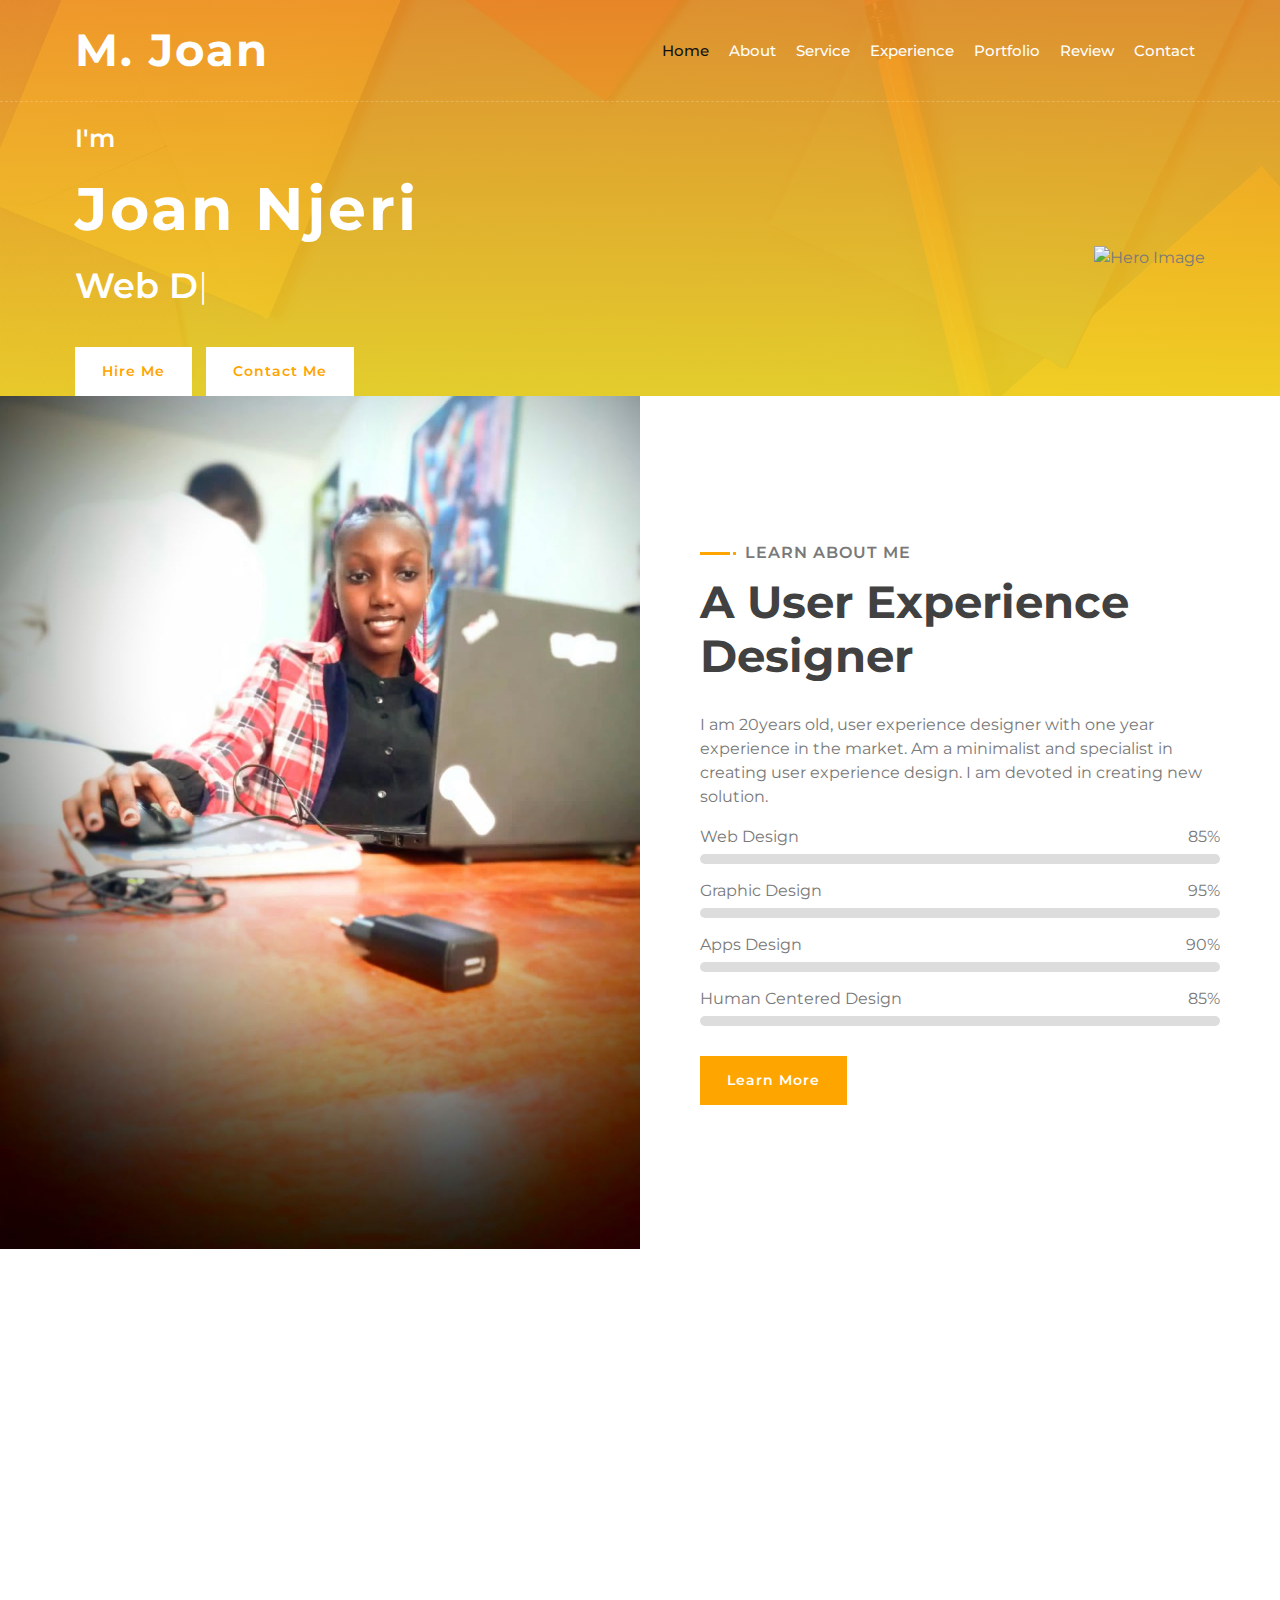
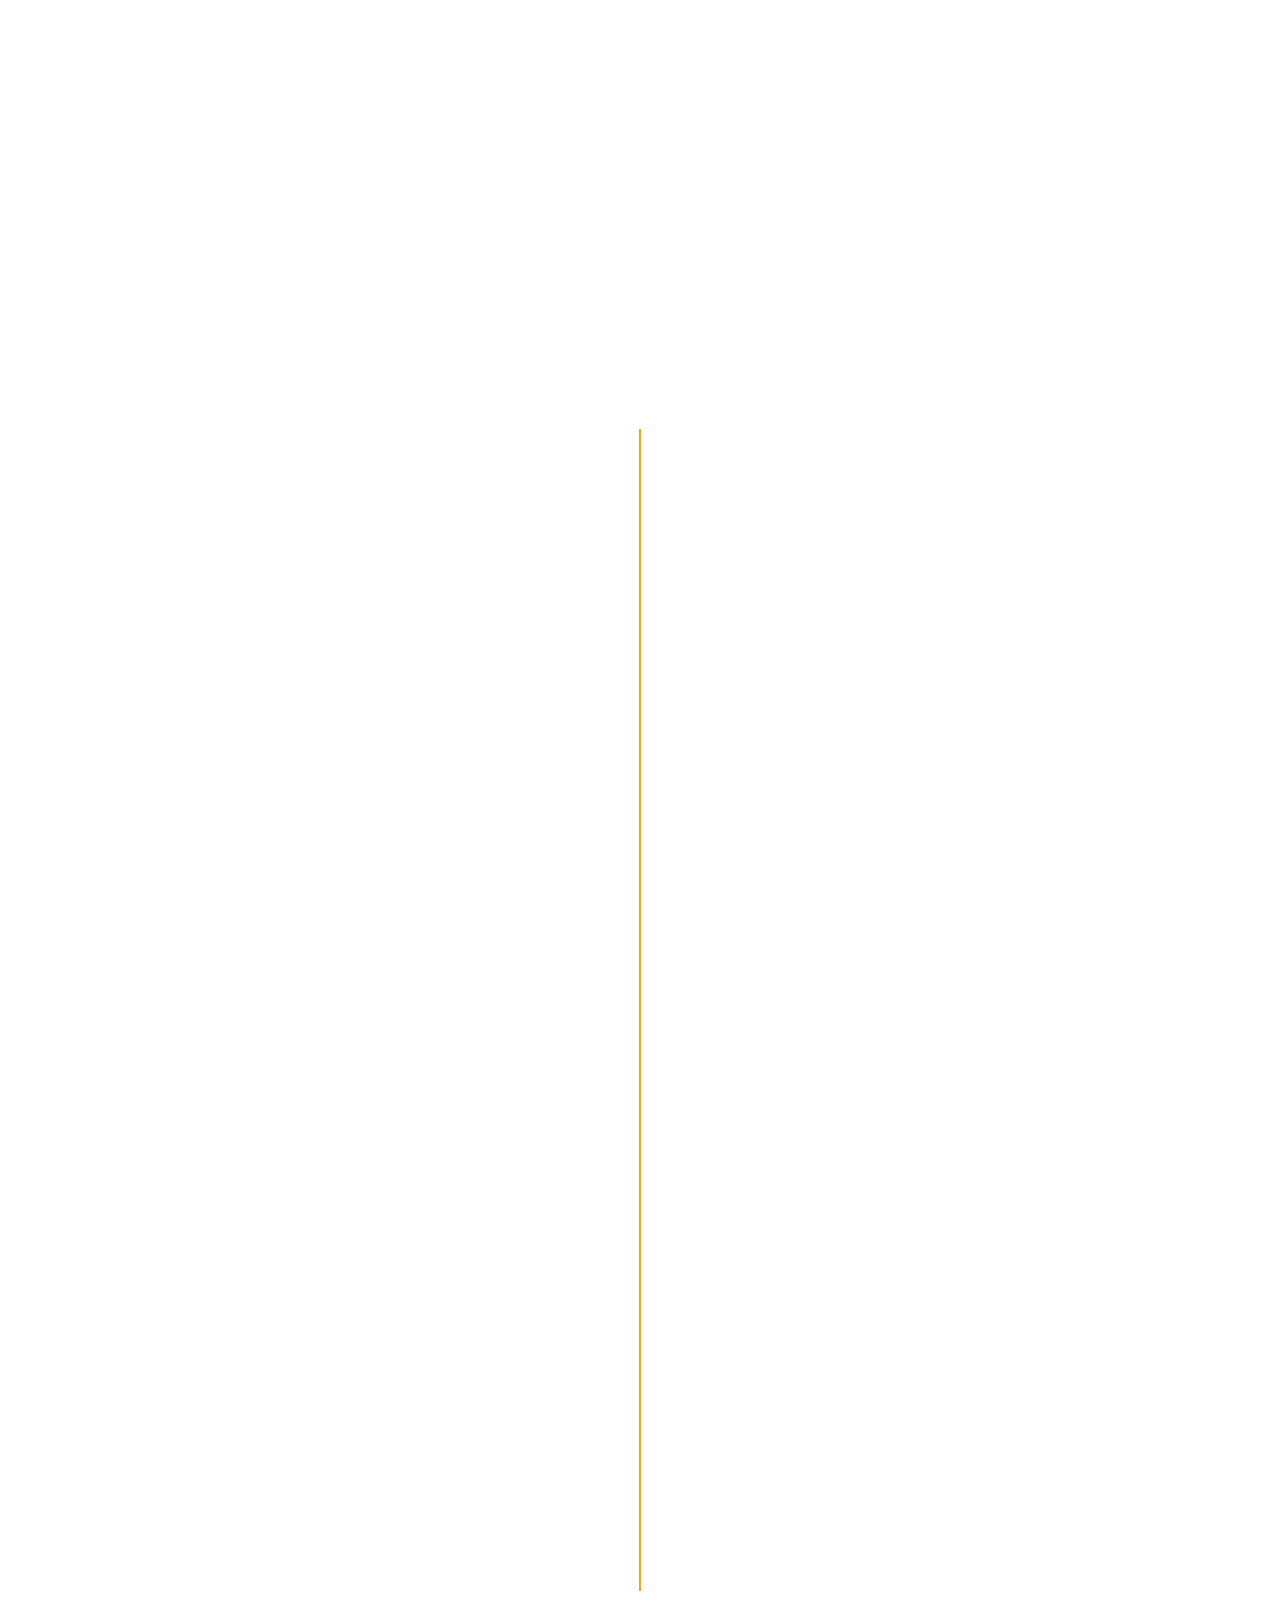
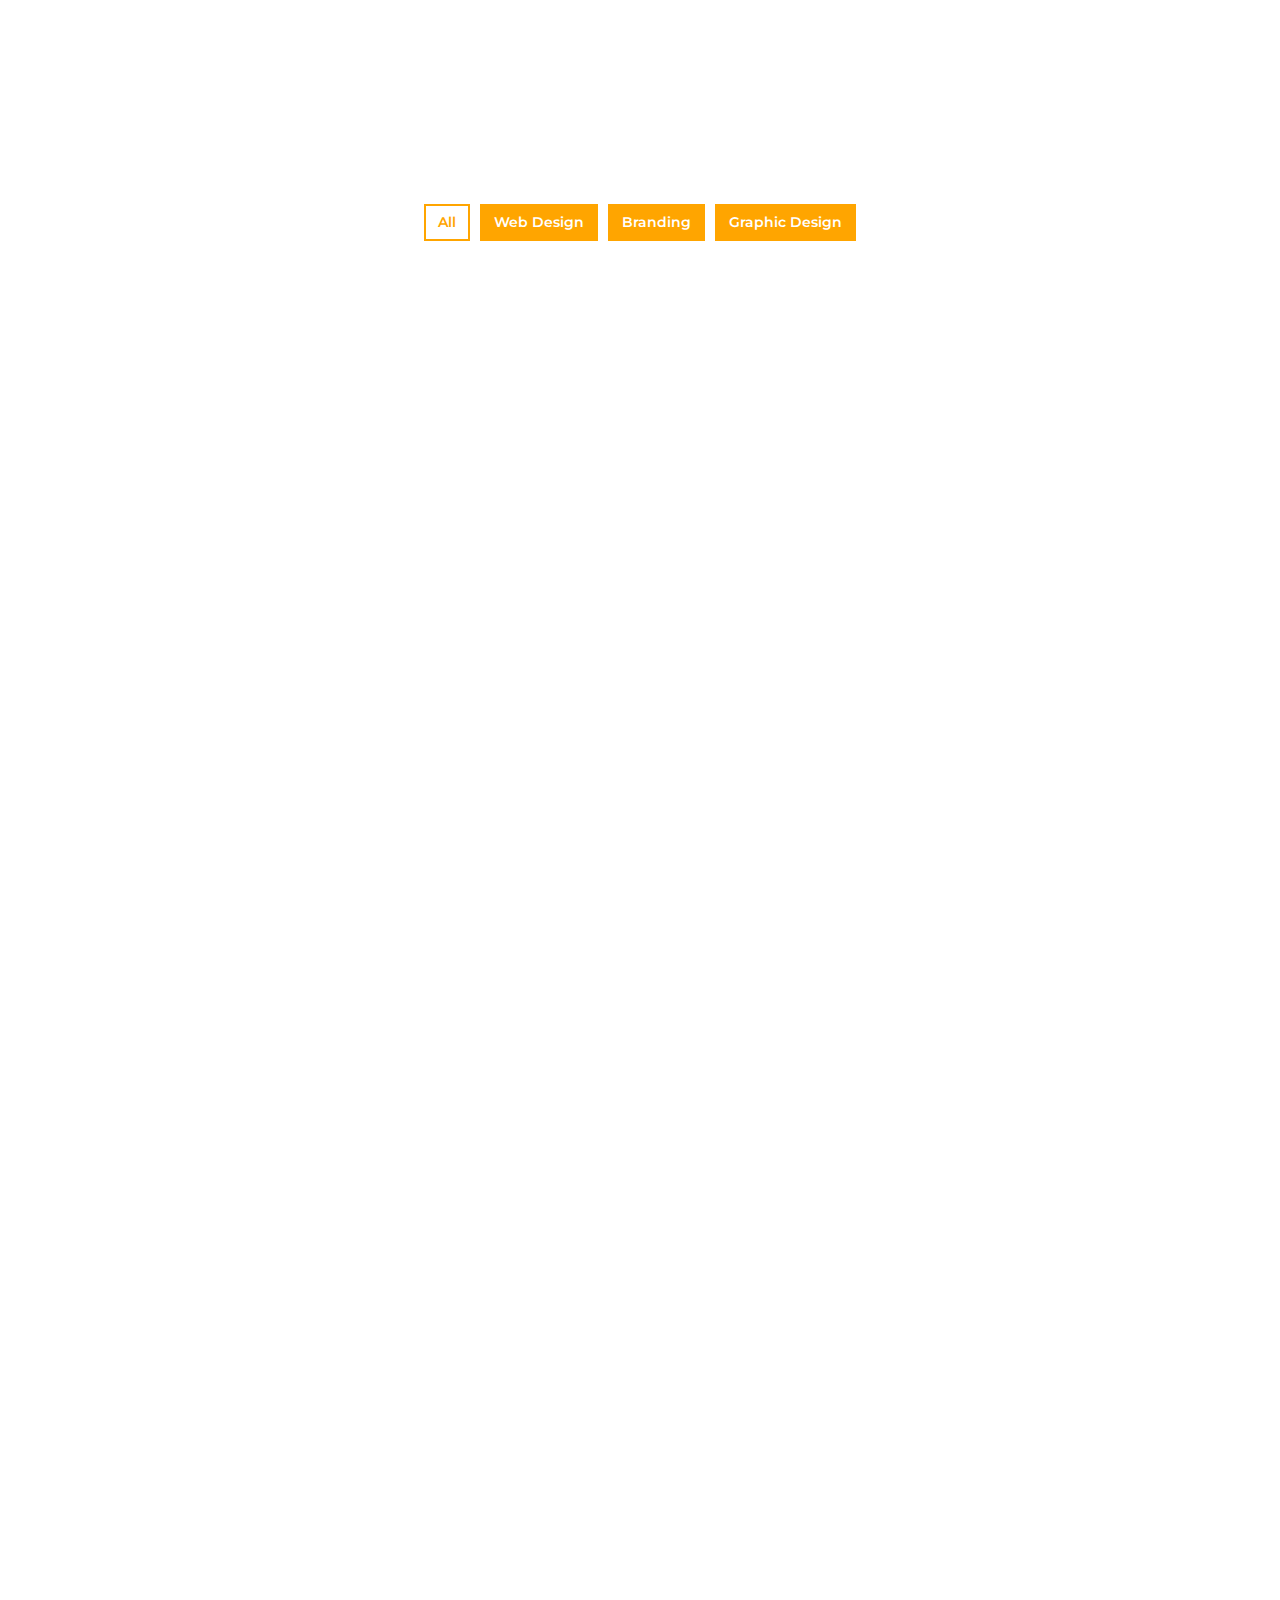
==== index.html @ 95bdecf6 "ok" ====
<!DOCTYPE html>
<html lang="en">
  <head>
    <meta charset="utf-8" />
    <title>Joan Njeri</title>
    <meta content="width=device-width, initial-scale=1.0" name="viewport" />
    <meta content="Free Website Template" name="keywords" />
    <meta content="Free Website Template" name="description" />

    <!-- Favicon -->
    <link href="img/favicon.ico" rel="icon" />

    <!-- Google Font -->
    <link
      href="https://fonts.googleapis.com/css2?family=Montserrat:wght@300;400;500;600;700&display=swap"
      rel="stylesheet"
    />

    <!-- CSS Libraries -->
    <link
      href="https://stackpath.bootstrapcdn.com/bootstrap/4.4.1/css/bootstrap.min.css"
      rel="stylesheet"
    />
    <link
      href="https://cdnjs.cloudflare.com/ajax/libs/font-awesome/5.10.0/css/all.min.css"
      rel="stylesheet"
    />
    <link href="lib/animate/animate.min.css" rel="stylesheet" />
    <link href="lib/owlcarousel/assets/owl.carousel.min.css" rel="stylesheet" />
    <link href="lib/lightbox/css/lightbox.min.css" rel="stylesheet" />

    <!-- Template Stylesheet -->
    <link href="css/style.css" rel="stylesheet" />
  </head>

  <body data-spy="scroll" data-target=".navbar" data-offset="51">
    <!-- Nav Bar Start -->
    <div class="navbar navbar-expand-lg bg-light navbar-light">
      <div class="container-fluid">
        <a href="index.html" class="navbar-brand">M. Joan</a>
        <button
          type="button"
          class="navbar-toggler"
          data-toggle="collapse"
          data-target="#navbarCollapse"
        >
          <span class="navbar-toggler-icon"></span>
        </button>

        <div
          class="collapse navbar-collapse justify-content-between"
          id="navbarCollapse"
        >
          <div class="navbar-nav ml-auto">
            <a href="#home" class="nav-item nav-link active">Home</a>
            <a href="#about" class="nav-item nav-link">About</a>
            <a href="#service" class="nav-item nav-link">Service</a>
            <a href="#experience" class="nav-item nav-link">Experience</a>
            <a href="#portfolio" class="nav-item nav-link">Portfolio</a>
            <a href="#review" class="nav-item nav-link">Review</a>
            <a href="#contact" class="nav-item nav-link">Contact</a>
          </div>
        </div>
      </div>
    </div>
    <!-- Nav Bar End -->

    <!-- Hero Start -->
    <div class="hero" id="home">
      <div class="container-fluid">
        <div class="row align-items-center">
          <div class="col-sm-12 col-md-6">
            <div class="hero-content">
              <div class="hero-text">
                <p>I'm</p>
                <h1>Joan Njeri</h1>
                <h2></h2>
                <div class="typed-text">
                  Web Designer, Graphic Designer, Multidisciplinary Designer,
                  Apps Designer
                </div>
              </div>
              <div class="hero-btn">
                <a class="btn" href="">Hire Me</a>
                <a class="btn" href="">Contact Me</a>
              </div>
            </div>
          </div>
          <div class="col-sm-12 col-md-6 d-none d-md-block">
            <div class="hero-image">
              <img
                src="https://www.pngarts.com/files/4/Thinking-Woman-PNG-Photo.png"
                alt="Hero Image"
              />
            </div>
          </div>
        </div>
      </div>
    </div>
    <!-- Hero End -->

    <!-- About Start -->
    <div class="about wow fadeInUp" data-wow-delay="0.1s" id="about">
      <div class="container-fluid">
        <div class="row align-items-center">
          <div class="col-lg-6">
            <div class="about-img">
              <img src="img/IMG-20230603-WA0006.jpg" alt="Image" />
            </div>
          </div>
          <div class="col-lg-6">
            <div class="about-content">
              <div class="section-header text-left">
                <p>Learn About Me</p>
                <h2>A User Experience Designer</h2>
              </div>
              <div class="about-text">
                <p>
                  I am 20years old, user experience designer with one year
                  experience in the market. Am a minimalist and specialist in
                  creating user experience design. I am devoted in creating new
                  solution.
                </p>
              </div>
              <div class="skills">
                <div class="skill-name">
                  <p>Web Design</p>
                  <p>85%</p>
                </div>
                <div class="progress">
                  <div
                    class="progress-bar"
                    role="progressbar"
                    aria-valuenow="85"
                    aria-valuemin="0"
                    aria-valuemax="100"
                  ></div>
                </div>
                <div class="skill-name">
                  <p>Graphic Design</p>
                  <p>95%</p>
                </div>
                <div class="progress">
                  <div
                    class="progress-bar"
                    role="progressbar"
                    aria-valuenow="95"
                    aria-valuemin="0"
                    aria-valuemax="100"
                  ></div>
                </div>
                <div class="skill-name">
                  <p>Apps Design</p>
                  <p>90%</p>
                </div>
                <div class="progress">
                  <div
                    class="progress-bar"
                    role="progressbar"
                    aria-valuenow="90"
                    aria-valuemin="0"
                    aria-valuemax="100"
                  ></div>
                </div>
                <div class="skill-name">
                  <p>Human Centered Design</p>
                  <p>85%</p>
                </div>
                <div class="progress">
                  <div
                    class="progress-bar"
                    role="progressbar"
                    aria-valuenow="85"
                    aria-valuemin="0"
                    aria-valuemax="100"
                  ></div>
                </div>
              </div>
              <a class="btn" href="">Learn More</a>
            </div>
          </div>
        </div>
      </div>
    </div>
    <!-- About End -->

    <!-- Service Start -->
    <div class="service" id="service">
      <div class="container">
        <div
          class="section-header text-center wow zoomIn"
          data-wow-delay="0.1s"
        >
          <p>What I do</p>
          <h2>Awesome Quality Services</h2>
        </div>
        <div class="row">
          <div class="col-lg-6 wow fadeInUp" data-wow-delay="0.0s">
            <div class="service-item">
              <div class="service-icon">
                <i class="fa fa-laptop"></i>
              </div>
              <div class="service-text">
                <h3>Digital Design</h3>
                <p>
                  Designing graphics and assets for digital platforms, including websites, social media posts, banners, infographics, and email newsletters.
                </p>
              </div>
            </div>
          </div>
          <div class="col-lg-6 wow fadeInUp" data-wow-delay="0.2s">
            <div class="service-item">
              <div class="service-icon">
                <i class="fa fa-laptop-code"></i>
              </div>
              <div class="service-text">
                <h3>Brand Identity Design</h3>
                <p>
                  I specialize in creating impactful brand identities that capture the essence of your business and resonate with your target audience
                </p>
              </div>
            </div>
          </div>
          <div class="col-lg-6 wow fadeInUp" data-wow-delay="0.4s">
            <div class="service-item">
              <div class="service-icon">
                <i class="fab fa-android"></i>
              </div>
              <div class="service-text">
                <h3>User Interface (UI) Design</h3>
                <p>
                  I provide UI design services that blend aesthetics with usability, ensuring a visually pleasing and engaging user interface that aligns with your brand identity.
                </p>
              </div>
            </div>
          </div>
          <div class="col-lg-6 wow fadeInUp" data-wow-delay="0.6s">
            <div class="service-item">
              <div class="service-icon">
                <i class="fab fa-apple"></i>
              </div>
              <div class="service-text">
                <h3>Illustration</h3>
                <p>
                 I provide high-quality illustrations tailored to your needs, adding a touch of creativity and uniqueness to your visual communication.
                </p>
              </div>
            </div>
          </div>
        </div>
      </div>
    </div>
    <!-- Service End -->

    <!-- Experience Start -->
    <div class="experience" id="experience">
      <div class="container">
        <header
          class="section-header text-center wow zoomIn"
          data-wow-delay="0.1s"
        >
          <p>My Resume</p>
          <h2>Working Experience</h2>
        </header>
        <div class="timeline">
          <div class="timeline-item left wow slideInLeft" data-wow-delay="0.1s">
            <div class="timeline-text">
              <div class="timeline-date">2022 - 2023</div>
              <h2>Branding</h2>
              <h4>Nairobits Trust</h4>
              <p>
                Lorem ipsum dolor sit amet elit. Aliquam odio dolor, id luctus
                erat sagittis non. Ut blandit semper pretium.
              </p>
            </div>
          </div>
          <div
            class="timeline-item right wow slideInRight"
            data-wow-delay="0.1s"
          >
            <div class="timeline-text">
              <div class="timeline-date">2022 - 2023</div>
              <h2>Web Design</h2>
              <h4>Nairobits Trust</h4>
              <p>
                Lorem ipsum dolor sit amet elit. Aliquam odio dolor, id luctus
                erat sagittis non. Ut blandit semper pretium.
              </p>
            </div>
          </div>
          <div class="timeline-item left wow slideInLeft" data-wow-delay="0.1s">
            <div class="timeline-text">
              <div class="timeline-date">2022 - 2023</div>
              <h2>Web design</h2>
              <h4>Nairobits Trust</h4>
              <p>
                Lorem ipsum dolor sit amet elit. Aliquam odio dolor, id luctus
                erat sagittis non. Ut blandit semper pretium.
              </p>
            </div>
          </div>
          <div
            class="timeline-item right wow slideInRight"
            data-wow-delay="0.1s"
          >
            <div class="timeline-text">
              <div class="timeline-date">2022 - 2023</div>
              <h2>graphic Design</h2>
              <h4>Nairobits Trust</h4>
              <p>
                Lorem ipsum dolor sit amet elit. Aliquam odio dolor, id luctus
                erat sagittis non. Ut blandit semper pretium.
              </p>
            </div>
          </div>
          <div class="timeline-item left wow slideInLeft" data-wow-delay="0.1s">
            <div class="timeline-text">
              <div class="timeline-date">2022 - 2023</div>
              <h2>Web Design</h2>
              <h4>Nairobits Trust</h4>
              <p>
                Lorem ipsum dolor sit amet elit. Aliquam odio dolor, id luctus
                erat sagittis non. Ut blandit semper pretium.
              </p>
            </div>
          </div>
          <div
            class="timeline-item right wow slideInRight"
            data-wow-delay="0.1s"
          >
            <div class="timeline-text">
              <div class="timeline-date">2022 - 2023</div>
              <h2>Branding</h2>
              <h4>Nairobits Trust</h4>
              <p>
                Lorem ipsum dolor sit amet elit. Aliquam odio dolor, id luctus
                erat sagittis non. Ut blandit semper pretium.
              </p>
            </div>
          </div>
        </div>
      </div>
    </div>
    <!-- Job Experience End -->

    <!-- Portfolio Start -->
    <div class="portfolio" id="portfolio">
      <div class="container">
        <div
          class="section-header text-center wow zoomIn"
          data-wow-delay="0.1s"
        >
          <p>My Portfolio</p>
          <h2>My Excellent Portfolio</h2>
        </div>
        <div class="row">
          <div class="col-12">
            <ul id="portfolio-filter">
              <li data-filter="*" class="filter-active">All</li>
              <li data-filter=".filter-1">Web Design</li>
              <li data-filter=".filter-2">Branding</li>
              <li data-filter=".filter-3">Graphic Design</li>
            </ul>
          </div>
        </div>
        <div class="row portfolio-container">
          <div
            class="col-lg-4 col-md-6 col-sm-12 portfolio-item filter-1 wow fadeInUp"
            data-wow-delay="0.0s"
          >
            <div class="portfolio-wrap">
              <div class="portfolio-img">
                <img src="/img/burger land website.png" alt="Image" />
              </div>
              <div class="portfolio-text">
                <h3>eCommerce Website</h3>
                <a
                  class="btn"
                  href="/img/burger land website.png"
                  data-lightbox="portfolio"
                  >+</a
                >
              </div>
            </div>
          </div>
          <div
            class="col-lg-4 col-md-6 col-sm-12 portfolio-item filter-2 wow fadeInUp"
            data-wow-delay="0.2s"
          >
            <div class="portfolio-wrap">
              <div class="portfolio-img">
                <img src="/img/foodie website home page.png" alt="Image" />
              </div>
              <div class="portfolio-text">
                <h3>Product Landing Page</h3>
                <a
                  class="btn"
                  href="/img/foodie website home page.png"
                  data-lightbox="portfolio"
                  >+</a
                >
              </div>
            </div>
          </div>
          <div
            class="col-lg-4 col-md-6 col-sm-12 portfolio-item filter-3 wow fadeInUp"
            data-wow-delay="0.4s"
          >
            <div class="portfolio-wrap">
              <div class="portfolio-img">
                <img src="/img/ECO LOGO  MOCKUP - Copy.jpg" alt="Image" />
              </div>
              <div class="portfolio-text">
                <h3>Branding</h3>
                <a
                  class="btn"
                  href="/img/ECO LOGO  MOCKUP - Copy.jpg"
                  data-lightbox="portfolio"
                  >+</a
                >
              </div>
            </div>
          </div>
          <div
            class="col-lg-4 col-md-6 col-sm-12 portfolio-item filter-1 wow fadeInUp"
            data-wow-delay="0.6s"
          >
            <div class="portfolio-wrap">
              <div class="portfolio-img">
                <img src="/img/black woman heritage-01.jpg" alt="Image" />
              </div>
              <div class="portfolio-text">
                <h3>Graphic Design</h3>
                <a
                  class="btn"
                  href="/img/black woman heritage-01.jpg"
                  data-lightbox="portfolio"
                  >+</a
                >
              </div>
            </div>
          </div>
          <div
            class="col-lg-4 col-md-6 col-sm-12 portfolio-item filter-2 wow fadeInUp"
            data-wow-delay="0.8s"
          >
            <div class="portfolio-wrap">
              <div class="portfolio-img">
                <img src="/img/Copy of MOCKUP FLYER - Copy.jpg" alt="Image" />
              </div>
              <div class="portfolio-text">
                <h3>Graphic Design</h3>
                <a
                  class="btn"
                  href="/img/Copy of MOCKUP FLYER - Copy.jpg"
                  data-lightbox="portfolio"
                  >+</a
                >
              </div>
            </div>
          </div>
          <div
            class="col-lg-4 col-md-6 col-sm-12 portfolio-item filter-3 wow fadeInUp"
            data-wow-delay="1s"
          >
            <div class="portfolio-wrap">
              <div class="portfolio-img">
                <img src="/img/bs mockup 2.png" alt="Image" />
              </div>
              <div class="portfolio-text">
                <h3>Posters</h3>
                <a
                  class="btn"
                  href="/img/bs mockup 2.png"
                  data-lightbox="portfolio"
                  >+</a
                >
              </div>
            </div>
          </div>
        </div>
      </div>
    </div>
    <!-- Portfolio End -->

    <!-- Testimonial Start -->
    <div class="testimonial wow fadeInUp" data-wow-delay="0.1s" id="review">
      <div class="container">
        <div class="testimonial-icon">
          <i class="fa fa-quote-left"></i>
        </div>
        <div class="owl-carousel testimonials-carousel">
          <div class="testimonial-item">
            <div class="testimonial-img">
              <img src="/img/IMG_3040.JPG" alt="Image" />
            </div>
            <div class="testimonial-text">
              <p>
                Lorem ipsum dolor sit amet consec adipis elit. Etiam accums
                lacus eget velit tincid, quis suscip justo dictum. Lorem ipsum
                dolor sit amet consec adipis elit.
              </p>
              <h3>Tiffany Wambui</h3>
              <h4>Physiologist</h4>
            </div>
          </div>
          <div class="testimonial-item">
            <div class="testimonial-img">
              <img src="/img/IMG_3036.JPG" alt="Image" />
            </div>
            <div class="testimonial-text">
              <p>
                Lorem ipsum dolor sit amet consec adipis elit. Etiam accums
                lacus eget velit tincid, quis suscip justo dictum. Lorem ipsum
                dolor sit amet consec adipis elit.
              </p>
              <h3>Lynet Njeri</h3>
              <h4>Acturee</h4>
            </div>
          </div>
          <div class="testimonial-item">
            <div class="testimonial-img">
              <img src="/img/Ashivaka Jumba.png" alt="Image" />
            </div>
            <div class="testimonial-text">
              <p>
                Lorem ipsum dolor sit amet consec adipis elit. Etiam accums
                lacus eget velit tincid, quis suscip justo dictum. Lorem ipsum
                dolor sit amet consec adipis elit.
              </p>
              <h3>Ashivaka John</h3>
              <h4>Developer</h4>
            </div>
          </div>
        </div>
      </div>
    </div>
    <!-- Testimonial End -->

    <!-- Contact Start -->
    <div class="contact wow fadeInUp" data-wow-delay="0.1s" id="contact">
      <div class="container-fluid">
        <div class="container">
          <div class="row align-items-center">
            <div class="col-md-4"></div>
            <div class="col-md-8">
              <div class="contact-form">
                <div id="success"></div>
                <form
                  name="sentMessage"
                  id="contactForm"
                  novalidate="novalidate"
                >
                  <div class="control-group">
                    <input
                      type="text"
                      class="form-control"
                      id="name"
                      placeholder="Your Name"
                      required="required"
                      data-validation-required-message="Please enter your name"
                    />
                    <p class="help-block"></p>
                  </div>
                  <div class="control-group">
                    <input
                      type="email"
                      class="form-control"
                      id="email"
                      placeholder="Your Email"
                      required="required"
                      data-validation-required-message="Please enter your email"
                    />
                    <p class="help-block"></p>
                  </div>
                  <div class="control-group">
                    <input
                      type="text"
                      class="form-control"
                      id="subject"
                      placeholder="Subject"
                      required="required"
                      data-validation-required-message="Please enter a subject"
                    />
                    <p class="help-block"></p>
                  </div>
                  <div class="control-group">
                    <textarea
                      class="form-control"
                      id="message"
                      placeholder="Message"
                      required="required"
                      data-validation-required-message="Please enter your message"
                    ></textarea>
                    <p class="help-block"></p>
                  </div>
                  <div>
                    <button class="btn" type="submit" id="sendMessageButton">
                      Send Message
                    </button>
                  </div>
                </form>
              </div>
            </div>
          </div>
        </div>
      </div>
    </div>
    <!-- Contact End -->

    <!-- Footer Start -->
    <div class="footer wow fadeIn" data-wow-delay="0.3s">
      <div class="container-fluid">
        <div class="container">
          <div class="footer-info">
            <h2>Joan M. Njeri</h2>
            <h3>Nairobi Kenya</h3>
            <div class="footer-menu">
              <p>(+254) 794 841 083</p>
              <p>joanmwangi2483@gmail.com</p>
            </div>
            <div class="footer-social">
              <a href=""><i class="fab fa-twitter"></i></a>
              <a href=""><i class="fab fa-facebook-f"></i></a>
              <a href=""><i class="fab fa-youtube"></i></a>
              <a href=""><i class="fab fa-instagram"></i></a>
              <a href=""><i class="fab fa-linkedin-in"></i></a>
            </div>
          </div>
        </div>
        <div class="container copyright">
          <p>&copy; <a href="#">JoanNjeri</a>, All Right Reserved</p>
        </div>
      </div>
    </div>
    <!-- Footer End -->

    <!-- Back to top button -->
    <a href="#" class="btn back-to-top"><i class="fa fa-chevron-up"></i></a>

    <!-- Pre Loader -->
    <div id="loader" class="show">
      <div class="loader"></div>
    </div>

    <!-- JavaScript Libraries -->
    <script src="https://code.jquery.com/jquery-3.4.1.min.js"></script>
    <script src="https://stackpath.bootstrapcdn.com/bootstrap/4.4.1/js/bootstrap.bundle.min.js"></script>
    <script src="lib/easing/easing.min.js"></script>
    <script src="lib/wow/wow.min.js"></script>
    <script src="lib/waypoints/waypoints.min.js"></script>
    <script src="lib/typed/typed.min.js"></script>
    <script src="lib/owlcarousel/owl.carousel.min.js"></script>
    <script src="lib/isotope/isotope.pkgd.min.js"></script>
    <script src="lib/lightbox/js/lightbox.min.js"></script>

    <!-- Contact Javascript File -->
    <script src="mail/jqBootstrapValidation.min.js"></script>
    <script src="mail/contact.js"></script>

    <!-- Template Javascript -->
    <script src="js/main.js"></script>
  </body>
</html>
---- css/style.css ----
/*******************************/
/********* General CSS *********/
/*******************************/
body {
  color: #797979;
  background: #ffffff;
  font-family: "Montserrat", sans-serif;
}

h1,
h2,
h3,
h4,
h5,
h6 {
  color: #414141;
}

a {
  color: #313131;
  transition: 0.3s;
}

a:hover,
a:active,
a:focus {
  color: orange;
  outline: none;
  text-decoration: none;
}

.btn:focus,
.form-control:focus {
  box-shadow: none;
}

.container-fluid {
  max-width: 1366px;
}

.btn {
  padding: 12px 25px;
  font-size: 14px;
  font-weight: 600;
  letter-spacing: 1px;
  color: #ffffff;
  background: orange;
  border: 2px solid transparent;
  border-radius: 0;
  box-shadow: inset 0 0 0 50px orange;
  transition: ease-out 0.3s;
  -webkit-transition: ease-out 0.3s;
  -moz-transition: ease-out 0.3s;
}

.btn:hover {
  color: orange;
  background: transparent;
  box-shadow: inset 0 0 0 0 orange;
  border-color: orange;
}

#loader {
  position: fixed;
  top: 0;
  right: 0;
  bottom: 0;
  left: 0;
  display: flex;
  align-items: center;
  justify-content: center;
  background: #ffffff;
  opacity: 0;
  visibility: hidden;
  -webkit-transition: opacity 0.3s ease-out, visibility 0s linear 0.3s;
  -o-transition: opacity 0.3s ease-out, visibility 0s linear 0.3s;
  transition: opacity 0.3s ease-out, visibility 0s linear 0.3s;
  z-index: 999;
}

#loader.show {
  -webkit-transition: opacity 0.6s ease-out, visibility 0s linear 0s;
  -o-transition: opacity 0.6s ease-out, visibility 0s linear 0s;
  transition: opacity 0.6s ease-out, visibility 0s linear 0s;
  visibility: visible;
  opacity: 1;
}

#loader .loader {
  position: relative;
  width: 45px;
  height: 45px;
  border: 5px solid #dddddd;
  border-top: 5px solid orange;
  border-radius: 50%;
  -webkit-animation: spin 2s linear infinite;
  animation: spin 2s linear infinite;
}

@-webkit-keyframes spin {
  0% {
    -webkit-transform: rotate(0deg);
  }
  100% {
    -webkit-transform: rotate(360deg);
  }
}

@keyframes spin {
  0% {
    transform: rotate(0deg);
  }
  100% {
    transform: rotate(360deg);
  }
}

.back-to-top {
  position: fixed;
  display: none;
  width: 44px;
  height: 44px;
  padding: 8px 0;
  text-align: center;
  line-height: 1;
  font-size: 22px;
  right: 15px;
  bottom: 15px;
  z-index: 9;
}

.back-to-top i {
  color: #ffffff;
}

.back-to-top:hover i {
  color: #414141;
}

/**********************************/
/*********** Nav Bar CSS **********/
/**********************************/
.navbar {
  position: relative;
  transition: 0.5s;
  z-index: 999;
}

.navbar.nav-sticky {
  position: fixed;
  top: 0;
  width: 100%;
  box-shadow: 0 2px 5px rgba(0, 0, 0, 0.3);
}

.navbar .navbar-brand {
  margin: 0;
  font-size: 45px;
  line-height: 0px;
  font-weight: 700;
  letter-spacing: 2px;
  transition: 0.5s;
}

.navbar .navbar-brand img {
  max-width: 100%;
  max-height: 40px;
}

.navbar .dropdown-menu {
  margin-top: 0;
  border: 0;
  border-radius: 0;
  background: #f8f9fa;
}

@media (min-width: 992px) {
  .navbar {
    position: absolute;
    width: 100%;
    padding: 30px 60px;
    background: transparent !important;
    border-bottom: 1px dashed rgba(256, 256, 256, 0.2);
    z-index: 9;
  }

  .navbar.nav-sticky {
    padding: 10px 60px;
    background: #ffffff !important;
  }

  .navbar .navbar-brand {
    color: #ffffff;
  }

  .navbar.nav-sticky .navbar-brand {
    color: orange;
  }

  .navbar-light .navbar-nav .nav-link,
  .navbar-light .navbar-nav .nav-link:focus {
    padding: 10px 10px 8px 10px;
    color: #ffffff;
    font-size: 15px;
    font-weight: 500;
  }

  .navbar-light.nav-sticky .navbar-nav .nav-link,
  .navbar-light.nav-sticky .navbar-nav .nav-link:focus {
    color: #414141;
  }

  .navbar-light .navbar-nav .nav-link:hover,
  .navbar-light .navbar-nav .nav-link.active {
    color: #111111;
  }

  .navbar-light.nav-sticky .navbar-nav .nav-link:hover,
  .navbar-light.nav-sticky .navbar-nav .nav-link.active {
    color: orange;
  }
}

@media (max-width: 991.98px) {
  .navbar {
    padding: 15px;
    background: #ffffff !important;
  }

  .navbar .navbar-brand {
    color: orange;
  }

  .navbar .navbar-nav {
    margin-top: 15px;
  }

  .navbar a.nav-link {
    padding: 5px;
  }

  .navbar .dropdown-menu {
    box-shadow: none;
  }
}

/*******************************/
/********** Hero CSS ***********/
/*******************************/
.hero {
  position: relative;
  width: 100%;
  margin-bottom: 45px;
  padding: 120px 0 0 0;
  overflow: hidden;
  background: linear-gradient(
      rgba(239, 144, 35, 0.925),
      rgba(239, 208, 35, 0.95)
    ),
    url(../img/hero-bg.jpg);
  background-position: center;
  background-repeat: no-repeat;
  background-size: cover;
}

.hero .container-fluid {
  padding: 0;
}

.hero .hero-image {
  position: relative;
  text-align: right;
  padding-right: 75px;
}

.hero .hero-image img {
  max-width: 80%;
  max-height: 80%;
}

.hero .hero-content {
  position: relative;
  padding-left: 75px;
  display: flex;
  align-items: flex-start;
  justify-content: center;
  flex-direction: column;
}

.hero .hero-text p {
  color: #ffffff;
  font-size: 25px;
  font-weight: 600;
  margin-bottom: 15px;
}

.hero .hero-text h1 {
  color: #ffffff;
  font-size: 60px;
  font-weight: 700;
  letter-spacing: 3px;
  margin-bottom: 15px;
}

.hero .hero-text h2 {
  display: inline-block;
  margin: 0;
  height: 35px;
  color: #ffffff;
  font-size: 35px;
  font-weight: 600;
}

.hero .hero-text .typed-text {
  display: none;
}

.hero .hero-text .typed-cursor {
  font-size: 35px;
  font-weight: 300;
  color: #ffffff;
}

.hero .hero-btn .btn {
  margin-top: 35px;
  color: orange;
  background: #ffffff;
  box-shadow: inset 0 0 0 50px #ffffff;
}

.hero .hero-btn .btn:hover {
  color: #ffffff;
  background: transparent;
  box-shadow: inset 0 0 0 0 #ffffff;
  border-color: #ffffff;
}

.hero .hero-btn .btn:first-child {
  margin-right: 10px;
}

@media (max-width: 991.98px) {
  .hero {
    padding-top: 60px;
  }

  .hero .hero-content {
    padding: 0 15px;
  }

  .hero .hero-text p {
    font-size: 20px;
  }

  .hero .hero-text h1 {
    font-size: 45px;
  }

  .hero .hero-text h2 {
    font-size: 25px;
    height: 25px;
  }

  .hero .hero-btn .btn {
    padding: 12px 30px;
    letter-spacing: 1px;
  }
}

@media (max-width: 767.98px) {
  .hero {
    padding-top: 60px;
    padding-bottom: 60px;
  }

  .hero,
  .hero .hero-text,
  .hero .hero-btn {
    width: 100%;
    text-align: center;
  }

  .hero .hero-text p {
    font-size: 18px;
  }

  .hero .hero-text h1 {
    font-size: 35px;
  }

  .hero .hero-text h2 {
    font-size: 22px;
    height: 22px;
  }

  .hero .hero-btn .btn {
    padding: 10px 15px;
    letter-spacing: 1px;
  }
}

@media (max-width: 575.98px) {
  .hero .hero-text p {
    font-size: 16px;
  }

  .hero .hero-text h1 {
    font-size: 30px;
  }

  .hero .hero-text h2 {
    font-size: 18px;
    height: 18px;
  }

  .hero .hero-btn .btn {
    padding: 8px 10px;
    letter-spacing: 0;
  }
}

/*******************************/
/******* Section Header ********/
/*******************************/
.section-header {
  position: relative;
  margin-bottom: 45px;
}

.section-header p {
  display: inline-block;
  margin: 0 30px;
  margin-bottom: 10px;
  padding-left: 15px;
  position: relative;
  font-size: 16px;
  font-weight: 600;
  letter-spacing: 1px;
  text-transform: uppercase;
  background: #ffffff;
}

.section-header p::before {
  position: absolute;
  content: "";
  height: 3px;
  top: 11px;
  right: 0;
  left: -30px;
  background: orange;
  z-index: -1;
}

.section-header p::after {
  position: absolute;
  content: "";
  width: 3px;
  height: 3px;
  top: 11px;
  left: 3px;
  background: orange;
  z-index: 1;
}

.section-header h2 {
  margin: 0;
  position: relative;
  font-size: 45px;
  font-weight: 700;
}

@media (max-width: 767.98px) {
  .section-header h2 {
    font-size: 30px;
  }
}

/*******************************/
/********** About CSS **********/
/*******************************/
.about {
  position: relative;
  width: 100%;
  margin: -45px 0 45px 0;
}

.about .col-lg-6 {
  padding: 0;
}

.about .section-header {
  margin-bottom: 30px;
}

.about .about-img {
  position: relative;
  height: 100%;
}

.about .about-img img {
  position: relative;
  width: 100%;
  height: 100%;
  object-fit: cover;
}

.about .about-content {
  padding: 0 60px;
}

.about .about-text p {
  font-size: 16px;
}

.about .skills {
  margin-bottom: 30px;
}

.about .skill-name {
  margin-top: 15px;
}

.about .skill-name p {
  display: inline-block;
  margin-bottom: 5px;
  font-size: 16px;
  font-weight: 400;
}

.about .skill-name p:last-child {
  float: right;
}

.about .progress {
  height: 10px;
  border-radius: 10px;
  background: #dddddd;
}

.about .progress .progress-bar {
  width: 0px;
  background: orange;
  border-radius: 10px;
  transition: 2s;
}

.about .about-text a.btn {
  margin-top: 15px;
}

@media (max-width: 991.98px) {
  .about .about-content {
    padding: 45px 15px 0 15px;
  }
}

/*******************************/
/******* Experience CSS ********/
/*******************************/
.experience {
  position: relative;
  padding: 45px 0 15px 0;
}

.experience .timeline {
  position: relative;
  width: 100%;
}

.experience .timeline::after {
  content: "";
  position: absolute;
  width: 2px;
  background: orange;
  top: 0;
  bottom: 0;
  left: 50%;
  margin-left: -1px;
}

.experience .timeline .timeline-item {
  position: relative;
  background: inherit;
  width: 50%;
  margin-bottom: 30px;
}

.experience .timeline .timeline-item.left {
  left: 0;
  padding-right: 30px;
}

.experience .timeline .timeline-item.right {
  left: 50%;
  padding-left: 30px;
}

.experience .timeline .timeline-item::after {
  content: "";
  position: absolute;
  width: 16px;
  height: 16px;
  top: 48px;
  right: -8px;
  background: #ffffff;
  border: 2px solid orange;
  border-radius: 16px;
  z-index: 1;
}

.experience .timeline .timeline-item.right::after {
  left: -8px;
}

.experience .timeline .timeline-item::before {
  content: "";
  position: absolute;
  width: 0;
  height: 0;
  top: 46px;
  right: 10px;
  z-index: 1;
  border: 10px solid;
  border-color: transparent transparent transparent #dddddd;
}

.experience .timeline .timeline-item.right::before {
  left: 10px;
  border-color: transparent #dddddd transparent transparent;
}

.experience .timeline .timeline-date {
  position: absolute;
  width: 100%;
  top: 44px;
  font-size: 16px;
  font-weight: 600;
  color: orange;
  text-transform: uppercase;
  letter-spacing: 1px;
  z-index: 1;
}

.experience .timeline .timeline-item.left .timeline-date {
  text-align: left;
  left: calc(100% + 55px);
}

.experience .timeline .timeline-item.right .timeline-date {
  text-align: right;
  right: calc(100% + 55px);
}

.experience .timeline .timeline-text {
  padding: 30px;
  background: #ffffff;
  position: relative;
  border-right: 5px solid #dddddd;
  box-shadow: 0 0 60px rgba(0, 0, 0, 0.08);
}

.experience .timeline .timeline-item.right .timeline-text {
  border-right: none;
  border-left: 5px solid #dddddd;
}

.experience .timeline .timeline-text h2 {
  margin: 0 0 5px 0;
  font-size: 22px;
  font-weight: 600;
}

.experience .timeline .timeline-text h4 {
  margin: 0 0 10px 0;
  font-size: 16px;
  font-style: italic;
  font-weight: 400;
}

.experience .timeline .timeline-text p {
  margin: 0;
  font-size: 16px;
}

@media (max-width: 767.98px) {
  .experience .timeline::after {
    left: 8px;
  }

  .experience .timeline .timeline-item {
    width: 100%;
    padding-left: 38px;
  }

  .experience .timeline .timeline-item.left {
    padding-right: 0;
  }

  .experience .timeline .timeline-item.right {
    left: 0%;
    padding-left: 38px;
  }

  .experience .timeline .timeline-item.left::after,
  .experience .timeline .timeline-item.right::after {
    left: 0;
  }

  .experience .timeline .timeline-item.left::before,
  .experience .timeline .timeline-item.right::before {
    left: 18px;
    border-color: transparent #dddddd transparent transparent;
  }

  .experience .timeline .timeline-item.left .timeline-date,
  .experience .timeline .timeline-item.right .timeline-date {
    position: relative;
    top: 0;
    right: auto;
    left: 0;
    text-align: left;
    margin-bottom: 10px;
  }

  .experience .timeline .timeline-item.left .timeline-text,
  .experience .timeline .timeline-item.right .timeline-text {
    border-right: none;
    border-left: 5px solid #dddddd;
  }
}

/*******************************/
/********* Service CSS *********/
/*******************************/
.service {
  position: relative;
  width: 100%;
  padding: 45px 0 15px 0;
}

.service .service-item {
  position: relative;
  margin-bottom: 30px;
  display: flex;
  align-items: center;
  box-shadow: inset 0 0 0 0 transparent;
  transition: ease-out 0.5s;
}

.service .service-item:hover {
  box-shadow: inset 800px 0 0 0 orange;
}

.service .service-icon {
  position: relative;
  width: 150px;
  min-height: 150px;
  display: flex;
  align-items: center;
  justify-content: center;
  border: 1px solid orange;
  background: #ffffff;
}

.service .service-icon i {
  position: relative;
  font-size: 60px;
  color: orange;
  transition: 0.3s;
}

.service .service-item:hover i {
  font-size: 75px;
}

.service .service-text {
  position: relative;
  width: calc(100% - 120px);
  padding: 0 30px;
}

.service .service-text h3 {
  margin-bottom: 10px;
  font-size: 20px;
  font-weight: 600;
  transition: 1s;
}

.service .service-text p {
  margin: 0;
  font-size: 16px;
  transition: 1s;
}

.service .service-item:hover .service-text h3,
.service .service-item:hover .service-text p {
  color: #ffffff;
}

@media (max-width: 575.98px) {
  .service .service-text h3 {
    font-size: 16px;
    margin-bottom: 5px;
  }

  .service .service-text p {
    font-size: 14px;
  }
}

/*******************************/
/******** Portfolio CSS ********/
/*******************************/
.portfolio {
  position: relative;
  padding: 45px 0 15px 0;
}

.portfolio #portfolio-filter {
  padding: 0;
  margin: -15px 0 25px 0;
  list-style: none;
  font-size: 0;
  text-align: center;
}

.portfolio #portfolio-filter li {
  cursor: pointer;
  display: inline-block;
  margin: 5px;
  padding: 6px 12px;
  font-size: 14px;
  font-weight: 600;
  color: #ffffff;
  background: orange;
  border: 2px solid transparent;
  border-radius: 0;
  box-shadow: inset 0 0 0 50px orange;
  transition: ease-out 0.3s;
  -webkit-transition: ease-out 0.3s;
  -moz-transition: ease-out 0.3s;
}

.portfolio #portfolio-filter li:hover,
.portfolio #portfolio-filter li.filter-active {
  color: orange;
  background: transparent;
  box-shadow: inset 0 0 0 0 orange;
  border-color: orange;
}

.portfolio .portfolio-item {
  position: relative;
}

.portfolio .portfolio-wrap {
  position: relative;
  width: 100%;
}

.portfolio .portfolio-img {
  position: relative;
  overflow: hidden;
}

.portfolio .portfolio-img img {
  position: relative;
  width: 100%;
  height: 100%;
  object-fit: cover;
  transform: scale(1.1);
  transition: 0.5s;
}

.portfolio .portfolio-item:hover img {
  margin-left: 15px;
}

.portfolio .portfolio-text {
  position: relative;
  height: 60px;
  width: calc(100% - 30px);
  margin: -30px 15px 30px 15px;
  display: flex;
  align-items: center;
  background: #ffffff;
  box-shadow: 0 0 15px rgba(0, 0, 0, 0.12);
}

.portfolio .portfolio-text h3 {
  width: calc(100% - 70px);
  font-size: 18px;
  font-weight: 600;
  margin: 0 0 0 15px;
  white-space: nowrap;
  overflow: hidden;
}

.portfolio .portfolio-text a.btn {
  width: 50px;
  height: 50px;
  padding: 0 0 2px 1px;
  display: flex;
  align-items: center;
  justify-content: center;
  font-size: 45px;
  font-weight: 100;
}

.portfolio .portfolio-item:hover a.btn {
  color: orange;
  background: transparent;
  box-shadow: inset 0 0 0 0 orange;
  border-color: orange;
}

/*******************************/
/********* Banner CSS **********/
/*******************************/
.banner {
  position: relative;
  width: 100%;
  margin: 45px 0;
  padding: 90px 0;
  background: orange;
}

.banner .container {
  max-width: 750px;
  text-align: center;
}

.banner .section-header {
  margin-bottom: 20px;
}

.banner .section-header p {
  color: #414141;
  background: transparent;
}

.banner .section-header p::after {
  display: none;
}

.banner .section-header h2 {
  color: #ffffff;
}

.banner .section-header h2 span {
  color: #414141;
  font-size: 50px;
}

.banner .banner-text p {
  font-size: 18px;
  color: #ffffff;
}

.banner .banner-text .btn {
  margin-top: 15px;
  color: orange;
  background: #ffffff;
  box-shadow: inset 0 0 0 50px #ffffff;
}

.banner .banner-text .btn:hover {
  color: #ffffff;
  background: transparent;
  box-shadow: inset 0 0 0 0 #ffffff;
  border-color: #ffffff;
}

/*******************************/
/********* Pricing CSS *********/
/*******************************/
.price {
  position: relative;
  width: 100%;
  padding: 45px 0 15px 0;
}

.price .row {
  padding: 0 15px;
}

.price .col-md-4 {
  padding: 0;
}

.price .price-item {
  position: relative;
  margin-bottom: 30px;
  background: #ffffff;
}

.price .featured-item {
  box-shadow: 0 0 30px rgba(0, 0, 0, 0.2);
  z-index: 1;
}

.price .price-header,
.price .price-body,
.price .price-footer {
  position: relative;
  text-align: center;
}

.price .price-header {
  padding: 45px 0 30px 0;
  color: #414141;
}

.price .price-item.featured-item .price-header {
  color: orange;
}

.price .price-title h2 {
  font-size: 25px;
  font-weight: 400;
  text-transform: uppercase;
}

.price .price-prices h2 {
  font-size: 45px;
  font-weight: 700;
  margin-left: 10px;
}

.price .price-prices h2 small {
  position: absolute;
  font-size: 18px;
  font-weight: 400;
  margin-top: 9px;
  margin-left: -12px;
}

.price .price-prices h2 span {
  margin-left: 1px;
  font-size: 18px;
  font-weight: 400;
}

.price .price-item.featured-item h2 {
  color: orange;
}

.price .price-body {
  padding: 0 0 20px 0;
}

.price .price-description ul {
  margin: 0;
  padding: 0;
  list-style: none;
}

.price .price-description ul li {
  padding: 0 0 20px 0;
}

.price .price-item .price-action {
  padding-bottom: 45px;
}

.price .price-item .price-action .btn {
  color: #ffffff;
  background: #414141;
  box-shadow: inset 0 0 0 50px #414141;
}

.price .price-item .price-action .btn:hover {
  color: #414141;
  background: transparent;
  box-shadow: inset 0 0 0 0 #414141;
  border-color: #414141;
}

.price .price-item.featured-item .price-action .btn {
  color: #ffffff;
  background: orange;
  box-shadow: inset 0 0 0 50px orange;
}

.price .price-item.featured-item .price-action .btn:hover {
  color: orange;
  background: transparent;
  box-shadow: inset 0 0 0 0 orange;
  border-color: orange;
}

/*******************************/
/*********** Team CSS **********/
/*******************************/
.team {
  position: relative;
  width: 100%;
  padding: 45px 0 15px 0;
}

.team .team-item {
  position: relative;
  background: #ffffff;
  margin-bottom: 30px;
  display: flex;
  align-items: center;
  justify-content: flex-start;
  box-shadow: inset 0 0 0 0 transparent;
  transition: ease-out 0.5s;
}

.team .team-img {
  position: relative;
  width: 50%;
  overflow: hidden;
}

.team .team-img img {
  position: relative;
  width: 100%;
  transition: 0.5s;
}

.team .team-text {
  position: relative;
  width: 50%;
  padding: 0 30px;
}

.team .team-text h2 {
  color: orange;
  font-size: 18px;
  font-weight: 600;
  margin-bottom: 5px;
  transition: 1s;
}

.team .team-text h4 {
  font-size: 14px;
  font-weight: 600;
  margin-bottom: 15px;
  transition: 1s;
}

.team .team-text p {
  margin-bottom: 20px;
  transition: 1s;
}

.team .team-social {
  position: relative;
  display: flex;
  align-items: center;
  justify-content: flex-start;
}

.team .team-social a.btn {
  width: 35px;
  height: 35px;
  padding: 0;
  display: flex;
  align-items: center;
  justify-content: center;
  font-size: 14px;
  font-weight: normal;
  margin-right: 5px;
}

.team .team-item:hover {
  box-shadow: inset 800px 0 0 0 orange;
}

.team .team-item:hover .team-img img {
  transform: scale(1.2);
}

.team .team-item:hover .team-text h2,
.team .team-item:hover .team-text h4,
.team .team-item:hover .team-text p {
  color: #ffffff;
}

.team .team-item:hover .team-social a.btn {
  background: #ffffff;
}

.team .team-item:hover .team-social a.btn:hover {
  border-color: #ffffff;
}

@media (max-width: 575.98px) {
  .team .team-text {
    padding: 0 15px;
  }

  .team .team-text h2 {
    font-size: 16px;
    margin-bottom: 0;
  }

  .team .team-text h4 {
    margin-bottom: 5px;
  }

  .team .team-text p {
    font-size: 14px;
    line-height: 18px;
    margin-bottom: 10px;
  }
}

/*******************************/
/******* Testimonial CSS *******/
/*******************************/
.testimonial {
  position: relative;
  margin: 45px 0;
  padding: 90px 0;
  background: orange;
}

.testimonial .container {
  max-width: 900px;
}

.testimonial .testimonial-icon {
  margin-bottom: 45px;
  text-align: center;
}

.testimonial .testimonial-icon i {
  font-size: 60px;
  color: rgba(256, 256, 256, 0.5);
}

.testimonial .testimonial-item {
  position: relative;
  margin: 0 15px;
  text-align: center;
}

.testimonial .testimonial-img {
  position: relative;
  margin-bottom: 15px;
  z-index: 1;
}

.testimonial .testimonial-item img {
  margin: 0 auto;
  width: 120px;
  padding: 10px;
  border: 5px dotted #ffffff;
  border-radius: 100px;
}

.testimonial .testimonial-text {
  position: relative;
  margin-top: -70px;
  padding: 65px 35px 30px 35px;
  text-align: center;
  background: #ffffff;
  border-radius: 500px;
}

.testimonial .testimonial-item p {
  font-size: 18px;
  font-style: italic;
}

.testimonial .testimonial-text h3 {
  color: orange;
  font-size: 18px;
  font-weight: 600;
  margin-bottom: 10px;
}

.testimonial .testimonial-text h4 {
  color: #666666;
  font-size: 14px;
  margin-bottom: 0;
}

.testimonial .owl-dots {
  margin-top: 15px;
  text-align: center;
}

.testimonial .owl-dot {
  display: inline-block;
  margin: 0 5px;
  width: 12px;
  height: 12px;
  border-radius: 50%;
  background: rgba(256, 256, 256, 0.5);
}

.testimonial .owl-dot.active {
  background: #ffffff;
}

/*******************************/
/********* Contact CSS *********/
/*******************************/
.contact {
  position: relative;
  width: 100%;
  margin: 45px 0;
  background: orange;
}

.contact .container-fluid {
  background: url(../img/contact.jpg) left center no-repeat;
  background-size: contain;
}

.contact .contact-form {
  position: relative;
  padding: 90px 0 90px 45px;
  background: orange;
}

.contact .contact-form input {
  color: #ffffff;
  padding: 15px 0;
  background: none;
  border-radius: 0;
  border: none;
  border-bottom: 1px solid rgba(256, 256, 256, 0.5);
}

.contact .contact-form textarea {
  color: #ffffff;
  height: 90px;
  padding: 15px 0;
  background: none;
  border-radius: 0;
  border: none;
  border-bottom: 1px solid rgba(256, 256, 256, 0.5);
}

.contact .contact-form .form-control::placeholder {
  color: #ffffff;
  opacity: 1;
}

.contact .contact-form .form-control:-ms-input-placeholder,
.contact .contact-form .form-control::-ms-input-placeholder {
  color: #ffffff;
}

.contact .contact-form .btn {
  margin-top: 35px;
  color: orange;
  background: #ffffff;
  box-shadow: inset 0 0 0 50px #ffffff;
}

.contact .contact-form .btn:hover {
  color: #ffffff;
  background: transparent;
  box-shadow: inset 0 0 0 0 #ffffff;
  border-color: #ffffff;
}

.contact .help-block ul {
  margin: 0;
  padding: 0;
  list-style-type: none;
  font-size: 14px;
  font-style: italic;
  color: #ffffff;
}

@media (max-width: 767.98px) {
  .contact .container-fluid {
    background: none;
  }

  .contact .contact-form {
    padding: 90px 0;
  }
}

/*******************************/
/*********** Blog CSS **********/
/*******************************/
.blog {
  position: relative;
  width: 100%;
  padding: 45px 0 15px 0;
}

.blog .blog-item {
  position: relative;
  margin-bottom: 30px;
}

.blog .blog-img {
  position: relative;
  width: 100%;
  overflow: hidden;
}

.blog .blog-img img {
  width: 100%;
  transition: 0.5s;
}

.blog .blog-item:hover img {
  transform: scale(1.1);
}

.blog .blog-text {
  position: relative;
  padding: 30px;
  border-right: 1px solid rgba(0, 0, 0, 0.07);
  border-bottom: 1px solid rgba(0, 0, 0, 0.07);
  border-left: 1px solid rgba(0, 0, 0, 0.07);
}

.blog .blog-text h2 {
  font-size: 25px;
  font-weight: 600;
}

.blog .blog-text p {
  margin-bottom: 10px;
}

.blog .blog-item a.btn {
  margin-top: 10px;
  padding: 8px 15px;
}

.blog .blog-item a.btn i {
  margin-left: 5px;
}

.blog .blog-meta {
  position: relative;
  display: flex;
  margin-bottom: 15px;
}

.blog .blog-meta p {
  margin: 0 10px 0 0;
  font-size: 13px;
}

.blog .blog-meta i {
  color: #414141;
  margin-right: 5px;
}

.blog .blog-meta p:last-child {
  margin: 0;
}

/*******************************/
/********* Footer CSS **********/
/*******************************/
.footer {
  position: relative;
  margin-top: 45px;
  background: orange;
}

.footer .container-fluid {
  padding: 60px 0 0 0;
}

.footer .footer-info {
  position: relative;
  width: 100%;
  text-align: center;
}

.footer .footer-info h2 {
  margin-bottom: 20px;
  font-size: 30px;
  font-weight: 700;
  color: #ffffff;
}

.footer .footer-info h3 {
  margin-bottom: 25px;
  font-size: 22px;
  font-weight: 600;
  color: #ffffff;
}

.footer .footer-menu {
  width: 100%;
  display: flex;
  justify-content: center;
}

.footer .footer-menu p {
  color: #ffffff;
  font-size: 22px;
  font-weight: 600;
  line-height: 20px;
  padding: 0 15px;
  border-right: 1px solid #ffffff;
}

.footer .footer-menu p:last-child {
  border: none;
}

.footer .footer-social {
  position: relative;
  margin-top: 15px;
}

.footer .footer-social a {
  display: inline-block;
}

.footer .footer-social a i {
  margin-right: 15px;
  font-size: 20px;
  color: #ffffff;
  transition: 0.3s;
}

.footer .footer-social a:last-child i {
  margin: 0;
}

.footer .footer-social a:hover i {
  color: #414141;
}

.footer .copyright {
  position: relative;
  text-align: center;
  margin-top: 30px;
  padding-top: 25px;
  padding-bottom: 25px;
}

.footer .copyright::before {
  position: absolute;
  content: "";
  width: 50%;
  height: 1px;
  top: 0;
  left: 25%;
  background: rgba(256, 256, 256, 0.2);
}

.footer .copyright p {
  margin: 0;
  color: #ffffff;
}

.footer .copyright .col-md-6:last-child p {
  text-align: right;
}

.footer .copyright p a {
  color: #ffffff;
  font-weight: 600;
}

.footer .copyright p a:hover {
  color: #414141;
}

@media (max-width: 575.98px) {
  .footer .footer-info h2 {
    margin-bottom: 20px;
    font-size: 20px;
    font-weight: 600;
  }

  .footer .footer-info h3 {
    margin-bottom: 20px;
    font-size: 16px;
  }

  .footer .footer-menu p {
    font-size: 16px;
    line-height: 16px;
    padding: 0 5px;
  }
}
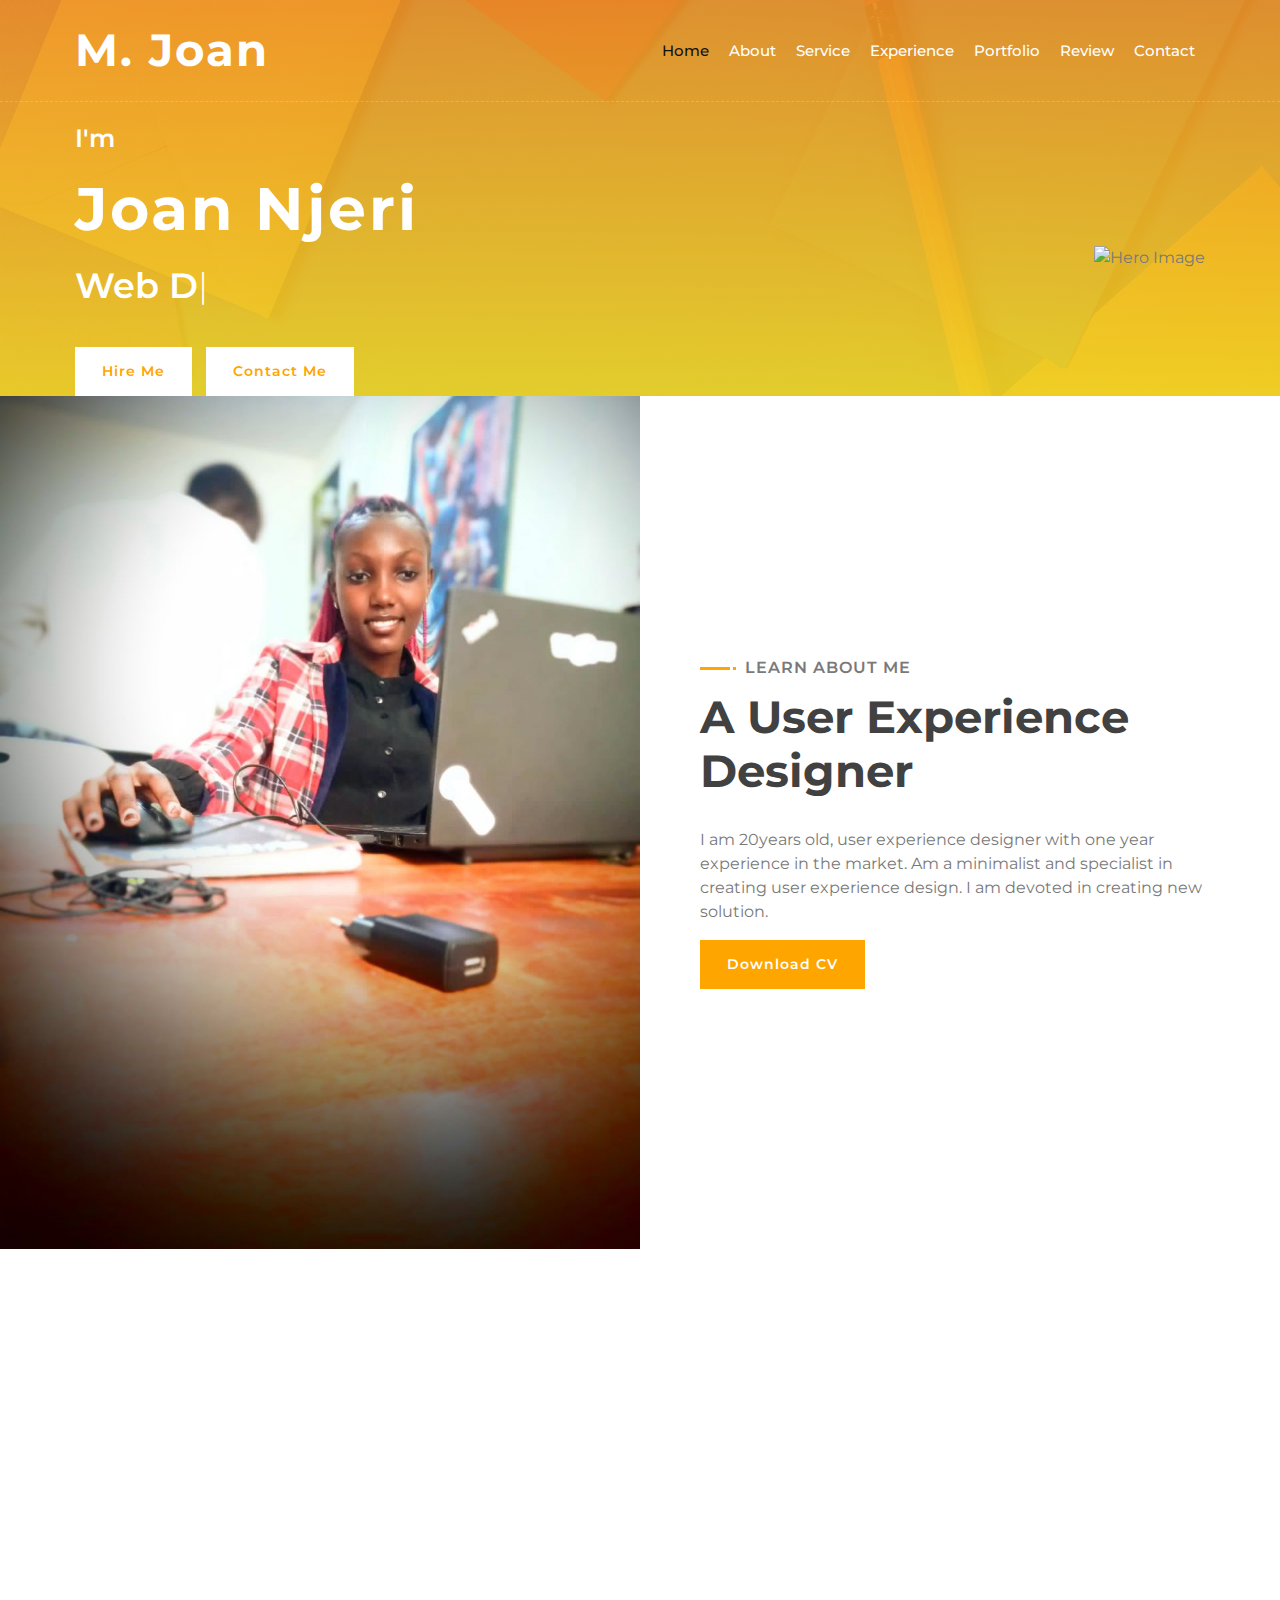
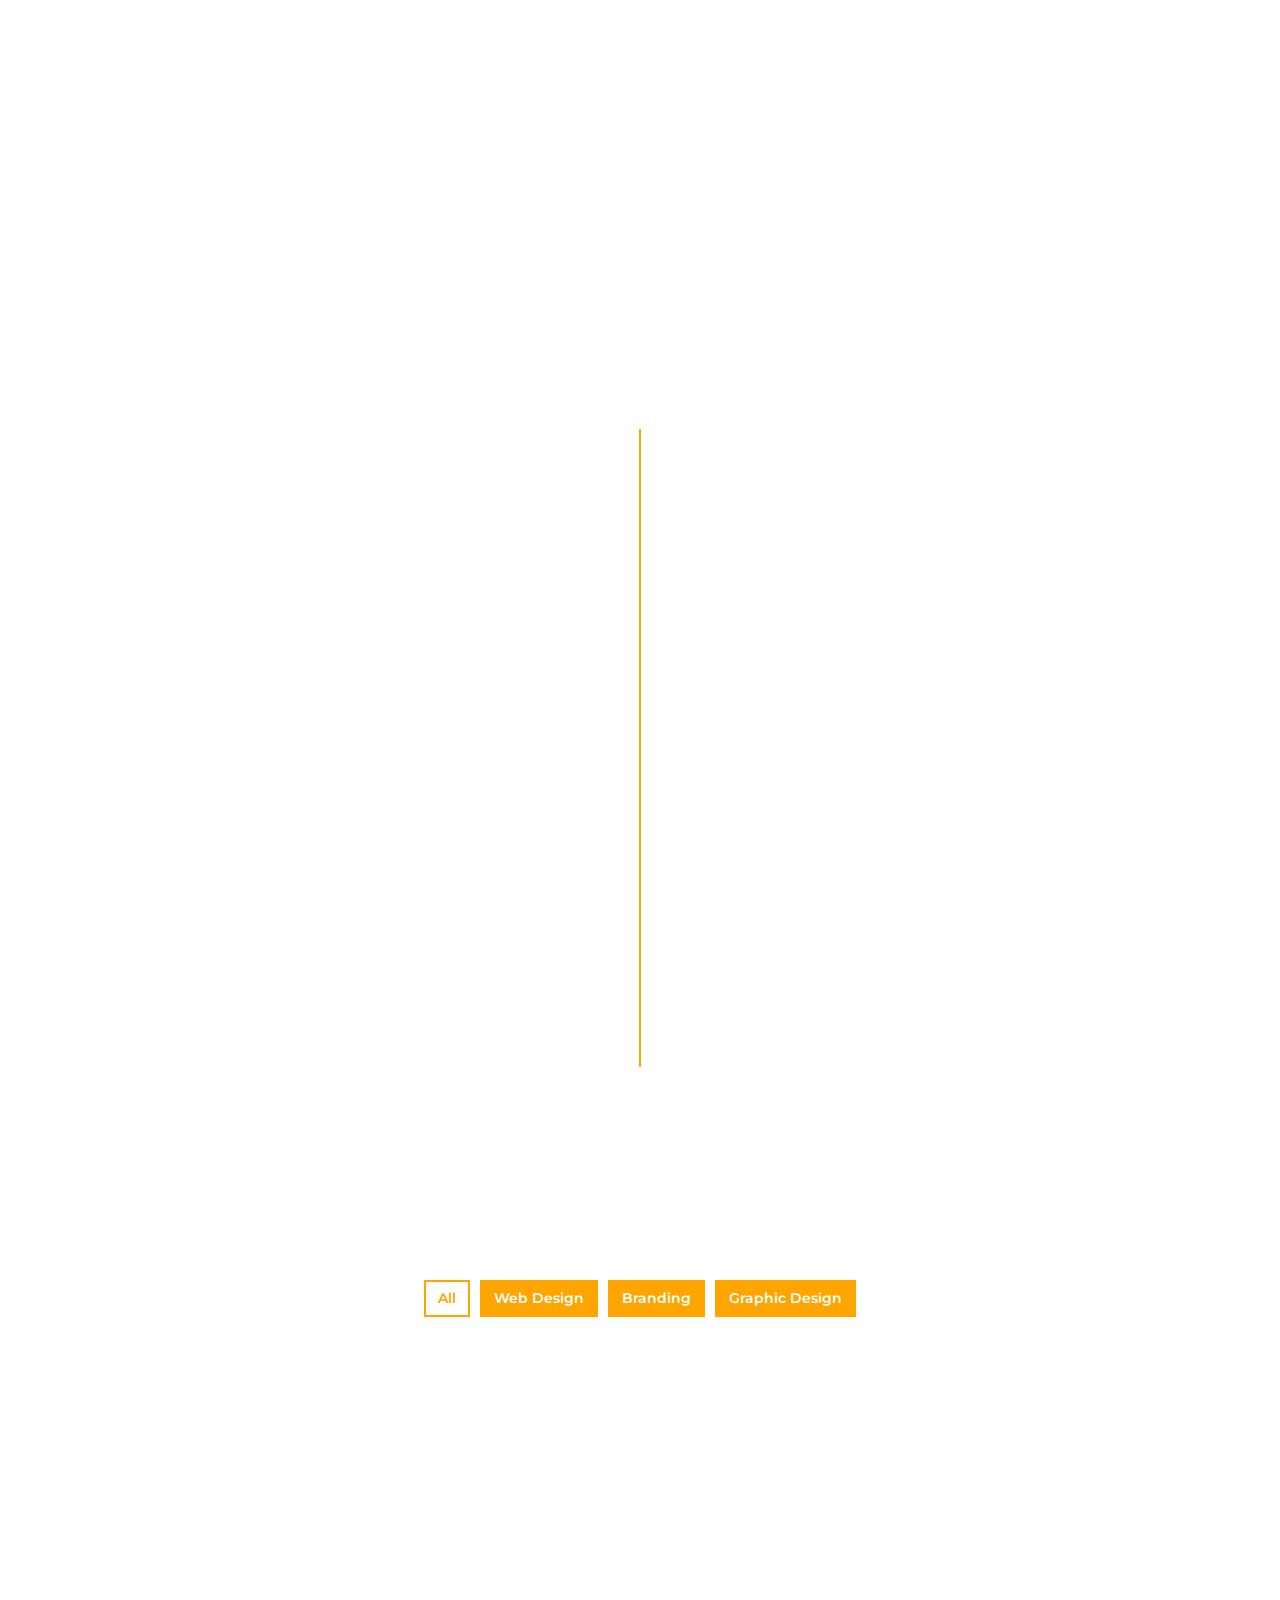
==== commit a4f10154: "ok" ====
--- a/index.html
+++ b/index.html
@@ -4,11 +4,8 @@
     <meta charset="utf-8" />
     <title>Joan Njeri</title>
     <meta content="width=device-width, initial-scale=1.0" name="viewport" />
-    <meta content="Free Website Template" name="keywords" />
-    <meta content="Free Website Template" name="description" />
-
-    <!-- Favicon -->
-    <link href="img/favicon.ico" rel="icon" />
+    <meta content="Njeri's portfolio" name="keywords" />
+    <meta content="Njeri's portfolio" name="description" />
 
     <!-- Google Font -->
     <link
@@ -76,8 +73,7 @@
                 <h1>Joan Njeri</h1>
                 <h2></h2>
                 <div class="typed-text">
-                  Web Designer, Graphic Designer, Multidisciplinary Designer,
-                  Apps Designer
+                  Web Designer, Graphic Designer, Multidisciplinary Designer
                 </div>
               </div>
               <div class="hero-btn">
@@ -122,61 +118,8 @@
                   solution.
                 </p>
               </div>
-              <div class="skills">
-                <div class="skill-name">
-                  <p>Web Design</p>
-                  <p>85%</p>
-                </div>
-                <div class="progress">
-                  <div
-                    class="progress-bar"
-                    role="progressbar"
-                    aria-valuenow="85"
-                    aria-valuemin="0"
-                    aria-valuemax="100"
-                  ></div>
-                </div>
-                <div class="skill-name">
-                  <p>Graphic Design</p>
-                  <p>95%</p>
-                </div>
-                <div class="progress">
-                  <div
-                    class="progress-bar"
-                    role="progressbar"
-                    aria-valuenow="95"
-                    aria-valuemin="0"
-                    aria-valuemax="100"
-                  ></div>
-                </div>
-                <div class="skill-name">
-                  <p>Apps Design</p>
-                  <p>90%</p>
-                </div>
-                <div class="progress">
-                  <div
-                    class="progress-bar"
-                    role="progressbar"
-                    aria-valuenow="90"
-                    aria-valuemin="0"
-                    aria-valuemax="100"
-                  ></div>
-                </div>
-                <div class="skill-name">
-                  <p>Human Centered Design</p>
-                  <p>85%</p>
-                </div>
-                <div class="progress">
-                  <div
-                    class="progress-bar"
-                    role="progressbar"
-                    aria-valuenow="85"
-                    aria-valuemin="0"
-                    aria-valuemax="100"
-                  ></div>
-                </div>
-              </div>
-              <a class="btn" href="">Learn More</a>
+
+              <a class="btn" href="">Download CV</a>
             </div>
           </div>
         </div>
@@ -192,7 +135,7 @@
           data-wow-delay="0.1s"
         >
           <p>What I do</p>
-          <h2>Awesome Quality Services</h2>
+          <h2>My Services</h2>
         </div>
         <div class="row">
           <div class="col-lg-6 wow fadeInUp" data-wow-delay="0.0s">
@@ -203,7 +146,9 @@
               <div class="service-text">
                 <h3>Digital Design</h3>
                 <p>
-                  Designing graphics and assets for digital platforms, including websites, social media posts, banners, infographics, and email newsletters.
+                  Designing graphics and assets for digital platforms, including
+                  websites, social media posts, banners, infographics, and email
+                  newsletters.
                 </p>
               </div>
             </div>
@@ -216,7 +161,9 @@
               <div class="service-text">
                 <h3>Brand Identity Design</h3>
                 <p>
-                  I specialize in creating impactful brand identities that capture the essence of your business and resonate with your target audience
+                  I specialize in creating impactful brand identities that
+                  capture the essence of your business and resonate with your
+                  target audience
                 </p>
               </div>
             </div>
@@ -229,7 +176,9 @@
               <div class="service-text">
                 <h3>User Interface (UI) Design</h3>
                 <p>
-                  I provide UI design services that blend aesthetics with usability, ensuring a visually pleasing and engaging user interface that aligns with your brand identity.
+                  I provide UI design services that blend aesthetics with
+                  usability, ensuring a visually pleasing and engaging user
+                  interface that aligns with your brand identity.
                 </p>
               </div>
             </div>
@@ -242,7 +191,9 @@
               <div class="service-text">
                 <h3>Illustration</h3>
                 <p>
-                 I provide high-quality illustrations tailored to your needs, adding a touch of creativity and uniqueness to your visual communication.
+                  I provide high-quality illustrations tailored to your needs,
+                  adding a touch of creativity and uniqueness to your visual
+                  communication.
                 </p>
               </div>
             </div>
@@ -252,25 +203,41 @@
     </div>
     <!-- Service End -->
 
-    <!-- Experience Start -->
+    <!-- Education Start -->
     <div class="experience" id="experience">
       <div class="container">
         <header
           class="section-header text-center wow zoomIn"
           data-wow-delay="0.1s"
         >
-          <p>My Resume</p>
-          <h2>Working Experience</h2>
+          <p>Education</p>
+          <h2>My Education</h2>
         </header>
         <div class="timeline">
+          <div
+            class="timeline-item right wow slideInRight"
+            data-wow-delay="0.1s"
+          >
+            <div class="timeline-text">
+              <div class="timeline-date">2023 january - 2023 june</div>
+              <h2>Advanced Multimedia program</h2>
+              <h4>Nairobits Trust</h4>
+              <p>
+                Learned alot on Multidisciplinary design which has disciplines
+                such as UI/UX design, human centered design and graphic design,
+                Video Editing and script wrting with tools such us caput and
+                premier pro.
+              </p>
+            </div>
+          </div>
           <div class="timeline-item left wow slideInLeft" data-wow-delay="0.1s">
             <div class="timeline-text">
-              <div class="timeline-date">2022 - 2023</div>
-              <h2>Branding</h2>
+              <div class="timeline-date">2022 october - 2022 december</div>
+              <h2>Digital Literacy Program</h2>
               <h4>Nairobits Trust</h4>
               <p>
-                Lorem ipsum dolor sit amet elit. Aliquam odio dolor, id luctus
-                erat sagittis non. Ut blandit semper pretium.
+                Leaarned digital design incooporated with absa premership
+                certifictes.
               </p>
             </div>
           </div>
@@ -279,69 +246,19 @@
             data-wow-delay="0.1s"
           >
             <div class="timeline-text">
-              <div class="timeline-date">2022 - 2023</div>
-              <h2>Web Design</h2>
-              <h4>Nairobits Trust</h4>
+              <div class="timeline-date">2022 october - 2022 december</div>
+              <h2>DIgital Marketing</h2>
+              <h4>Google Certifcates</h4>
               <p>
-                Lorem ipsum dolor sit amet elit. Aliquam odio dolor, id luctus
-                erat sagittis non. Ut blandit semper pretium.
+                Learned social media management and search engines optimizations
+                and how to market and run google ads on businesses.
               </p>
             </div>
           </div>
-          <div class="timeline-item left wow slideInLeft" data-wow-delay="0.1s">
-            <div class="timeline-text">
-              <div class="timeline-date">2022 - 2023</div>
-              <h2>Web design</h2>
-              <h4>Nairobits Trust</h4>
-              <p>
-                Lorem ipsum dolor sit amet elit. Aliquam odio dolor, id luctus
-                erat sagittis non. Ut blandit semper pretium.
-              </p>
-            </div>
-          </div>
-          <div
-            class="timeline-item right wow slideInRight"
-            data-wow-delay="0.1s"
-          >
-            <div class="timeline-text">
-              <div class="timeline-date">2022 - 2023</div>
-              <h2>graphic Design</h2>
-              <h4>Nairobits Trust</h4>
-              <p>
-                Lorem ipsum dolor sit amet elit. Aliquam odio dolor, id luctus
-                erat sagittis non. Ut blandit semper pretium.
-              </p>
-            </div>
-          </div>
-          <div class="timeline-item left wow slideInLeft" data-wow-delay="0.1s">
-            <div class="timeline-text">
-              <div class="timeline-date">2022 - 2023</div>
-              <h2>Web Design</h2>
-              <h4>Nairobits Trust</h4>
-              <p>
-                Lorem ipsum dolor sit amet elit. Aliquam odio dolor, id luctus
-                erat sagittis non. Ut blandit semper pretium.
-              </p>
-            </div>
-          </div>
-          <div
-            class="timeline-item right wow slideInRight"
-            data-wow-delay="0.1s"
-          >
-            <div class="timeline-text">
-              <div class="timeline-date">2022 - 2023</div>
-              <h2>Branding</h2>
-              <h4>Nairobits Trust</h4>
-              <p>
-                Lorem ipsum dolor sit amet elit. Aliquam odio dolor, id luctus
-                erat sagittis non. Ut blandit semper pretium.
-              </p>
-            </div>
-          </div>
-        </div>
-      </div>
-    </div>
-    <!-- Job Experience End -->
+        </div>
+      </div>
+    </div>
+    <!-- Education End -->
 
     <!-- Portfolio Start -->
     <div class="portfolio" id="portfolio">
@@ -350,8 +267,8 @@
           class="section-header text-center wow zoomIn"
           data-wow-delay="0.1s"
         >
-          <p>My Portfolio</p>
-          <h2>My Excellent Portfolio</h2>
+          <p>Portfolio</p>
+          <h2>My Portfolio</h2>
         </div>
         <div class="row">
           <div class="col-12">
@@ -496,9 +413,7 @@
             </div>
             <div class="testimonial-text">
               <p>
-                Lorem ipsum dolor sit amet consec adipis elit. Etiam accums
-                lacus eget velit tincid, quis suscip justo dictum. Lorem ipsum
-                dolor sit amet consec adipis elit.
+              Joan's multidisciplinary design skills are truly impressive. Her ability to seamlessly blend expertise in user experience, visual design, and front-end development makes them an invaluable asset. Her research-driven approach and meticulous wireframes demonstrate a deep understanding of user-centered design. Joan's visual designs align perfectly with brand identity, showcasing an exceptional eye for aesthetics. I highly recommend Joan for any multidisciplinary design projects.
               </p>
               <h3>Tiffany Wambui</h3>
               <h4>Physiologist</h4>
@@ -510,9 +425,7 @@
             </div>
             <div class="testimonial-text">
               <p>
-                Lorem ipsum dolor sit amet consec adipis elit. Etiam accums
-                lacus eget velit tincid, quis suscip justo dictum. Lorem ipsum
-                dolor sit amet consec adipis elit.
+                Working with Joan has been a delight. Her talent as a multidisciplinary designer shines through in Her work. Whether it's industrial design, graphic design, or interaction design, Joan consistently delivers exceptional results. Her attention to detail and ability to combine various disciplines make them a valuable asset to any design team.
               </p>
               <h3>Lynet Njeri</h3>
               <h4>Acturee</h4>
@@ -524,9 +437,7 @@
             </div>
             <div class="testimonial-text">
               <p>
-                Lorem ipsum dolor sit amet consec adipis elit. Etiam accums
-                lacus eget velit tincid, quis suscip justo dictum. Lorem ipsum
-                dolor sit amet consec adipis elit.
+              Joan's multidisciplinary design approach is truly impressive. Her expertise in graphic design adds a layer of detail and refinement to her portfolio. I highly recommend Joan for any design project that requires a diverse skill set and a fresh perspective.
               </p>
               <h3>Ashivaka John</h3>
               <h4>Developer</h4>
@@ -621,8 +532,6 @@
             </div>
             <div class="footer-social">
               <a href=""><i class="fab fa-twitter"></i></a>
-              <a href=""><i class="fab fa-facebook-f"></i></a>
-              <a href=""><i class="fab fa-youtube"></i></a>
               <a href=""><i class="fab fa-instagram"></i></a>
               <a href=""><i class="fab fa-linkedin-in"></i></a>
             </div>
--- a/css/style.css
+++ b/css/style.css
@@ -512,38 +512,6 @@
   font-size: 16px;
 }
 
-.about .skills {
-  margin-bottom: 30px;
-}
-
-.about .skill-name {
-  margin-top: 15px;
-}
-
-.about .skill-name p {
-  display: inline-block;
-  margin-bottom: 5px;
-  font-size: 16px;
-  font-weight: 400;
-}
-
-.about .skill-name p:last-child {
-  float: right;
-}
-
-.about .progress {
-  height: 10px;
-  border-radius: 10px;
-  background: #dddddd;
-}
-
-.about .progress .progress-bar {
-  width: 0px;
-  background: orange;
-  border-radius: 10px;
-  transition: 2s;
-}
-
 .about .about-text a.btn {
   margin-top: 15px;
 }
@@ -731,7 +699,7 @@
 
 /*******************************/
 /********* Service CSS *********/
-/*******************************/
+
 .service {
   position: relative;
   width: 100%;
@@ -971,247 +939,8 @@
   border-color: #ffffff;
 }
 
-/*******************************/
-/********* Pricing CSS *********/
-/*******************************/
-.price {
-  position: relative;
-  width: 100%;
-  padding: 45px 0 15px 0;
-}
-
-.price .row {
-  padding: 0 15px;
-}
-
-.price .col-md-4 {
-  padding: 0;
-}
-
-.price .price-item {
-  position: relative;
-  margin-bottom: 30px;
-  background: #ffffff;
-}
-
-.price .featured-item {
-  box-shadow: 0 0 30px rgba(0, 0, 0, 0.2);
-  z-index: 1;
-}
-
-.price .price-header,
-.price .price-body,
-.price .price-footer {
-  position: relative;
-  text-align: center;
-}
-
-.price .price-header {
-  padding: 45px 0 30px 0;
-  color: #414141;
-}
-
-.price .price-item.featured-item .price-header {
-  color: orange;
-}
-
-.price .price-title h2 {
-  font-size: 25px;
-  font-weight: 400;
-  text-transform: uppercase;
-}
-
-.price .price-prices h2 {
-  font-size: 45px;
-  font-weight: 700;
-  margin-left: 10px;
-}
-
-.price .price-prices h2 small {
-  position: absolute;
-  font-size: 18px;
-  font-weight: 400;
-  margin-top: 9px;
-  margin-left: -12px;
-}
-
-.price .price-prices h2 span {
-  margin-left: 1px;
-  font-size: 18px;
-  font-weight: 400;
-}
-
-.price .price-item.featured-item h2 {
-  color: orange;
-}
-
-.price .price-body {
-  padding: 0 0 20px 0;
-}
-
-.price .price-description ul {
-  margin: 0;
-  padding: 0;
-  list-style: none;
-}
-
-.price .price-description ul li {
-  padding: 0 0 20px 0;
-}
-
-.price .price-item .price-action {
-  padding-bottom: 45px;
-}
-
-.price .price-item .price-action .btn {
-  color: #ffffff;
-  background: #414141;
-  box-shadow: inset 0 0 0 50px #414141;
-}
-
-.price .price-item .price-action .btn:hover {
-  color: #414141;
-  background: transparent;
-  box-shadow: inset 0 0 0 0 #414141;
-  border-color: #414141;
-}
-
-.price .price-item.featured-item .price-action .btn {
-  color: #ffffff;
-  background: orange;
-  box-shadow: inset 0 0 0 50px orange;
-}
-
-.price .price-item.featured-item .price-action .btn:hover {
-  color: orange;
-  background: transparent;
-  box-shadow: inset 0 0 0 0 orange;
-  border-color: orange;
-}
-
-/*******************************/
-/*********** Team CSS **********/
-/*******************************/
-.team {
-  position: relative;
-  width: 100%;
-  padding: 45px 0 15px 0;
-}
-
-.team .team-item {
-  position: relative;
-  background: #ffffff;
-  margin-bottom: 30px;
-  display: flex;
-  align-items: center;
-  justify-content: flex-start;
-  box-shadow: inset 0 0 0 0 transparent;
-  transition: ease-out 0.5s;
-}
-
-.team .team-img {
-  position: relative;
-  width: 50%;
-  overflow: hidden;
-}
-
-.team .team-img img {
-  position: relative;
-  width: 100%;
-  transition: 0.5s;
-}
-
-.team .team-text {
-  position: relative;
-  width: 50%;
-  padding: 0 30px;
-}
-
-.team .team-text h2 {
-  color: orange;
-  font-size: 18px;
-  font-weight: 600;
-  margin-bottom: 5px;
-  transition: 1s;
-}
-
-.team .team-text h4 {
-  font-size: 14px;
-  font-weight: 600;
-  margin-bottom: 15px;
-  transition: 1s;
-}
-
-.team .team-text p {
-  margin-bottom: 20px;
-  transition: 1s;
-}
-
-.team .team-social {
-  position: relative;
-  display: flex;
-  align-items: center;
-  justify-content: flex-start;
-}
-
-.team .team-social a.btn {
-  width: 35px;
-  height: 35px;
-  padding: 0;
-  display: flex;
-  align-items: center;
-  justify-content: center;
-  font-size: 14px;
-  font-weight: normal;
-  margin-right: 5px;
-}
-
-.team .team-item:hover {
-  box-shadow: inset 800px 0 0 0 orange;
-}
-
-.team .team-item:hover .team-img img {
-  transform: scale(1.2);
-}
-
-.team .team-item:hover .team-text h2,
-.team .team-item:hover .team-text h4,
-.team .team-item:hover .team-text p {
-  color: #ffffff;
-}
-
-.team .team-item:hover .team-social a.btn {
-  background: #ffffff;
-}
-
-.team .team-item:hover .team-social a.btn:hover {
-  border-color: #ffffff;
-}
-
-@media (max-width: 575.98px) {
-  .team .team-text {
-    padding: 0 15px;
-  }
-
-  .team .team-text h2 {
-    font-size: 16px;
-    margin-bottom: 0;
-  }
-
-  .team .team-text h4 {
-    margin-bottom: 5px;
-  }
-
-  .team .team-text p {
-    font-size: 14px;
-    line-height: 18px;
-    margin-bottom: 10px;
-  }
-}
-
-/*******************************/
-/******* Testimonial CSS *******/
-/*******************************/
+/*Testimonial CSS */
+
 .testimonial {
   position: relative;
   margin: 45px 0;
@@ -1309,7 +1038,7 @@
 }
 
 .contact .container-fluid {
-  background: url(../img/contact.jpg) left center no-repeat;
+  background: url(../img/WhatsApp\ Image\ 2023-06-04\ at\ 11.49.46.jpg) left center no-repeat;
   background-size: contain;
 }
 
@@ -1381,84 +1110,6 @@
   }
 }
 
-/*******************************/
-/*********** Blog CSS **********/
-/*******************************/
-.blog {
-  position: relative;
-  width: 100%;
-  padding: 45px 0 15px 0;
-}
-
-.blog .blog-item {
-  position: relative;
-  margin-bottom: 30px;
-}
-
-.blog .blog-img {
-  position: relative;
-  width: 100%;
-  overflow: hidden;
-}
-
-.blog .blog-img img {
-  width: 100%;
-  transition: 0.5s;
-}
-
-.blog .blog-item:hover img {
-  transform: scale(1.1);
-}
-
-.blog .blog-text {
-  position: relative;
-  padding: 30px;
-  border-right: 1px solid rgba(0, 0, 0, 0.07);
-  border-bottom: 1px solid rgba(0, 0, 0, 0.07);
-  border-left: 1px solid rgba(0, 0, 0, 0.07);
-}
-
-.blog .blog-text h2 {
-  font-size: 25px;
-  font-weight: 600;
-}
-
-.blog .blog-text p {
-  margin-bottom: 10px;
-}
-
-.blog .blog-item a.btn {
-  margin-top: 10px;
-  padding: 8px 15px;
-}
-
-.blog .blog-item a.btn i {
-  margin-left: 5px;
-}
-
-.blog .blog-meta {
-  position: relative;
-  display: flex;
-  margin-bottom: 15px;
-}
-
-.blog .blog-meta p {
-  margin: 0 10px 0 0;
-  font-size: 13px;
-}
-
-.blog .blog-meta i {
-  color: #414141;
-  margin-right: 5px;
-}
-
-.blog .blog-meta p:last-child {
-  margin: 0;
-}
-
-/*******************************/
-/********* Footer CSS **********/
-/*******************************/
 .footer {
   position: relative;
   margin-top: 45px;
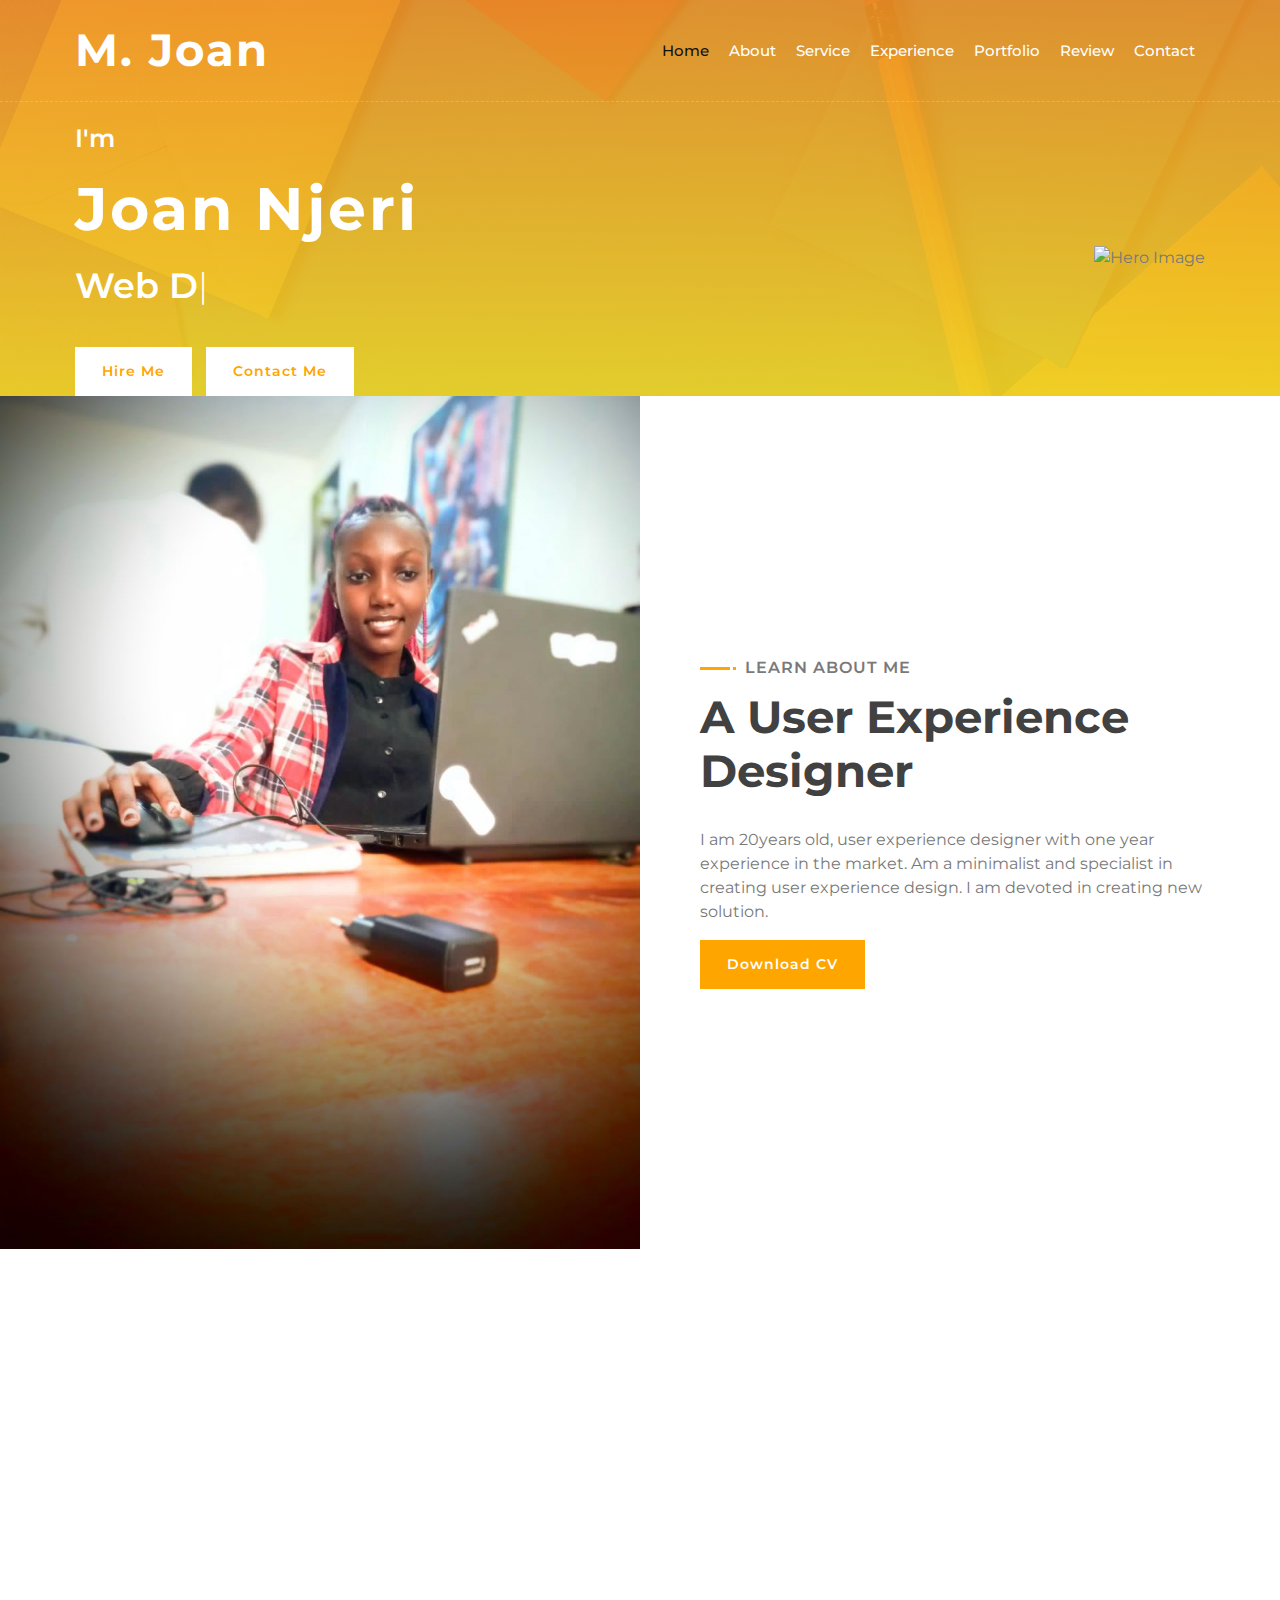
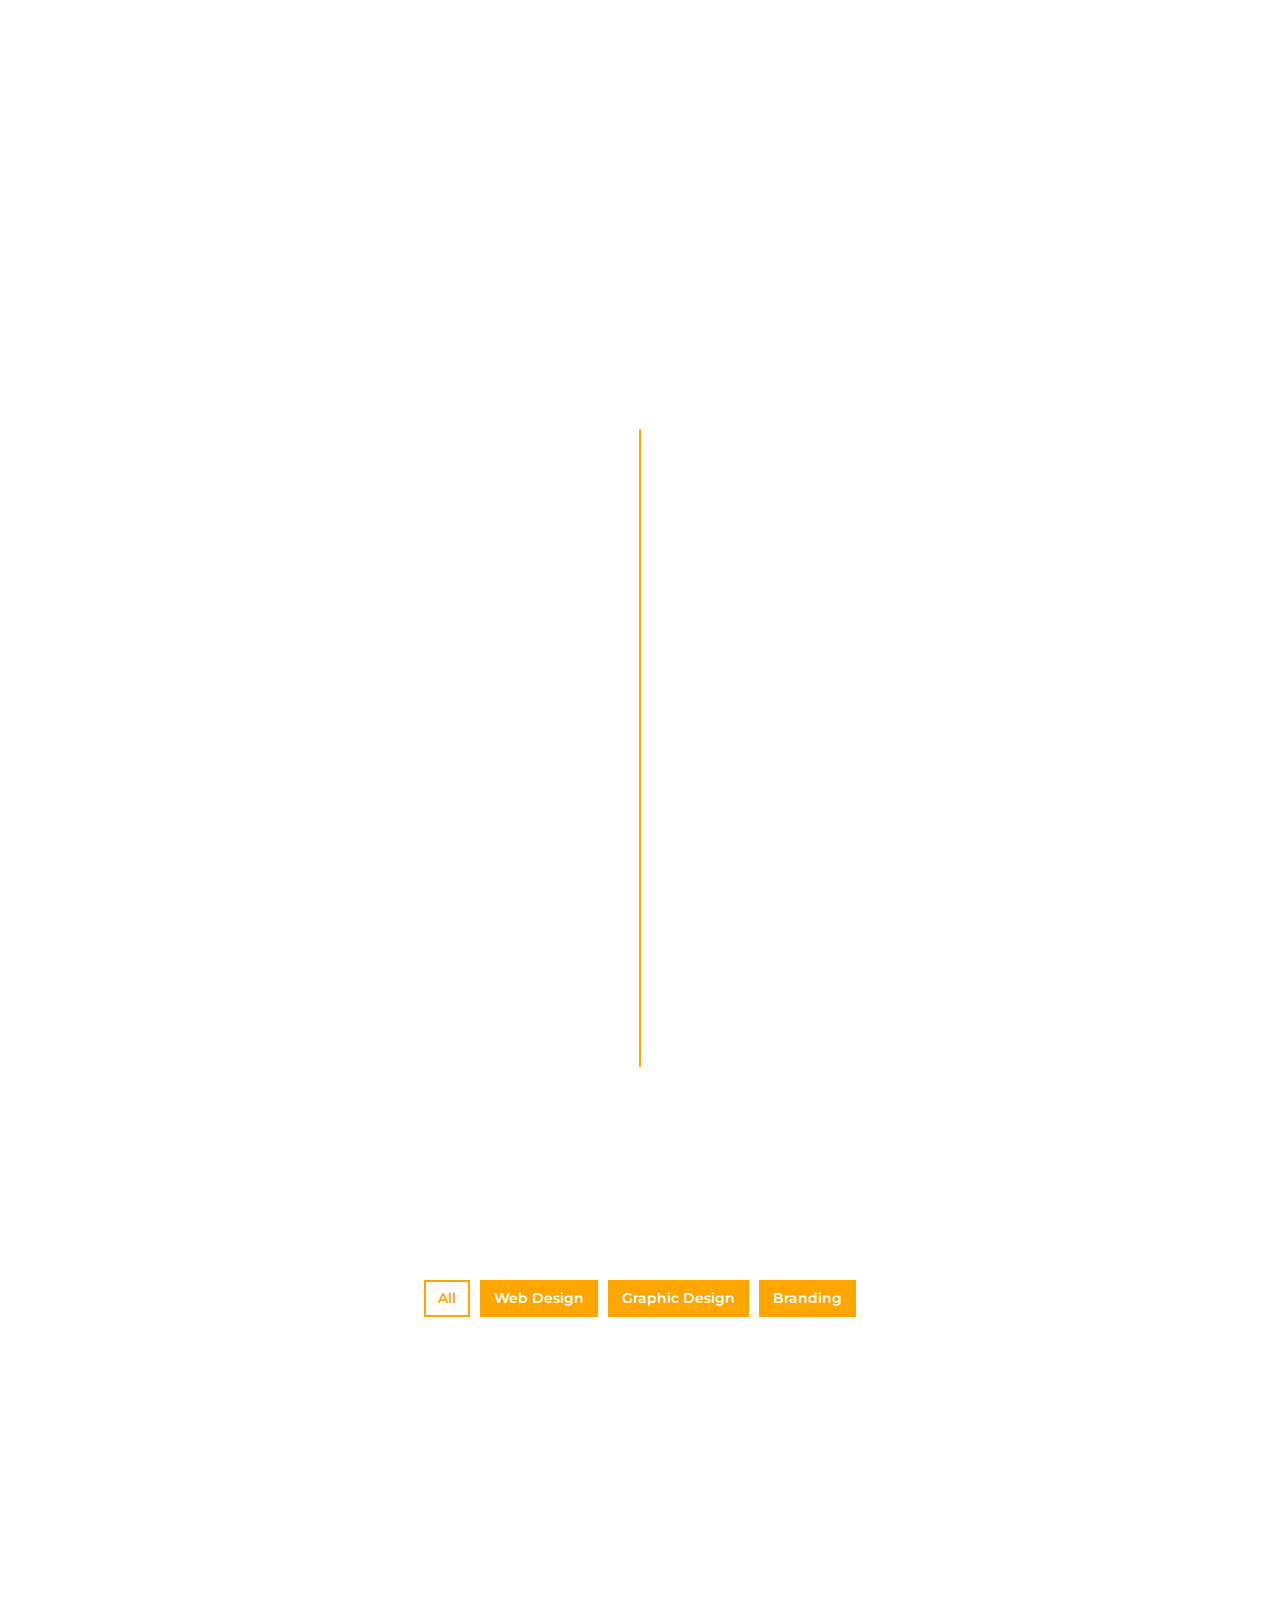
==== commit 968fca9e: "ok" ====
--- a/index.html
+++ b/index.html
@@ -275,8 +275,8 @@
             <ul id="portfolio-filter">
               <li data-filter="*" class="filter-active">All</li>
               <li data-filter=".filter-1">Web Design</li>
-              <li data-filter=".filter-2">Branding</li>
-              <li data-filter=".filter-3">Graphic Design</li>
+              <li data-filter=".filter-2">Graphic Design</li>
+              <li data-filter=".filter-3">Branding</li>
             </ul>
           </div>
         </div>
@@ -306,13 +306,13 @@
           >
             <div class="portfolio-wrap">
               <div class="portfolio-img">
-                <img src="/img/foodie website home page.png" alt="Image" />
+                <img src="/img/black woman heritage-01.jpg" alt="Image" />
               </div>
               <div class="portfolio-text">
-                <h3>Product Landing Page</h3>
+                <h3>Posters</h3>
                 <a
                   class="btn"
-                  href="/img/foodie website home page.png"
+                  href="/img/black woman heritage-01.jpg"
                   data-lightbox="portfolio"
                   >+</a
                 >
@@ -344,13 +344,13 @@
           >
             <div class="portfolio-wrap">
               <div class="portfolio-img">
-                <img src="/img/black woman heritage-01.jpg" alt="Image" />
+                <img src="/img/foodie website home page.png" alt="Image" />
               </div>
               <div class="portfolio-text">
-                <h3>Graphic Design</h3>
+                <h3>web design</h3>
                 <a
                   class="btn"
-                  href="/img/black woman heritage-01.jpg"
+                  href="/img/WhatsApp Image 2023-06-04 at 11.49.42.jpg"
                   data-lightbox="portfolio"
                   >+</a
                 >
@@ -385,10 +385,10 @@
                 <img src="/img/bs mockup 2.png" alt="Image" />
               </div>
               <div class="portfolio-text">
-                <h3>Posters</h3>
+                <h3>Branding</h3>
                 <a
                   class="btn"
-                  href="/img/bs mockup 2.png"
+                  href="/img/black woman heritage-01.jpg"
                   data-lightbox="portfolio"
                   >+</a
                 >
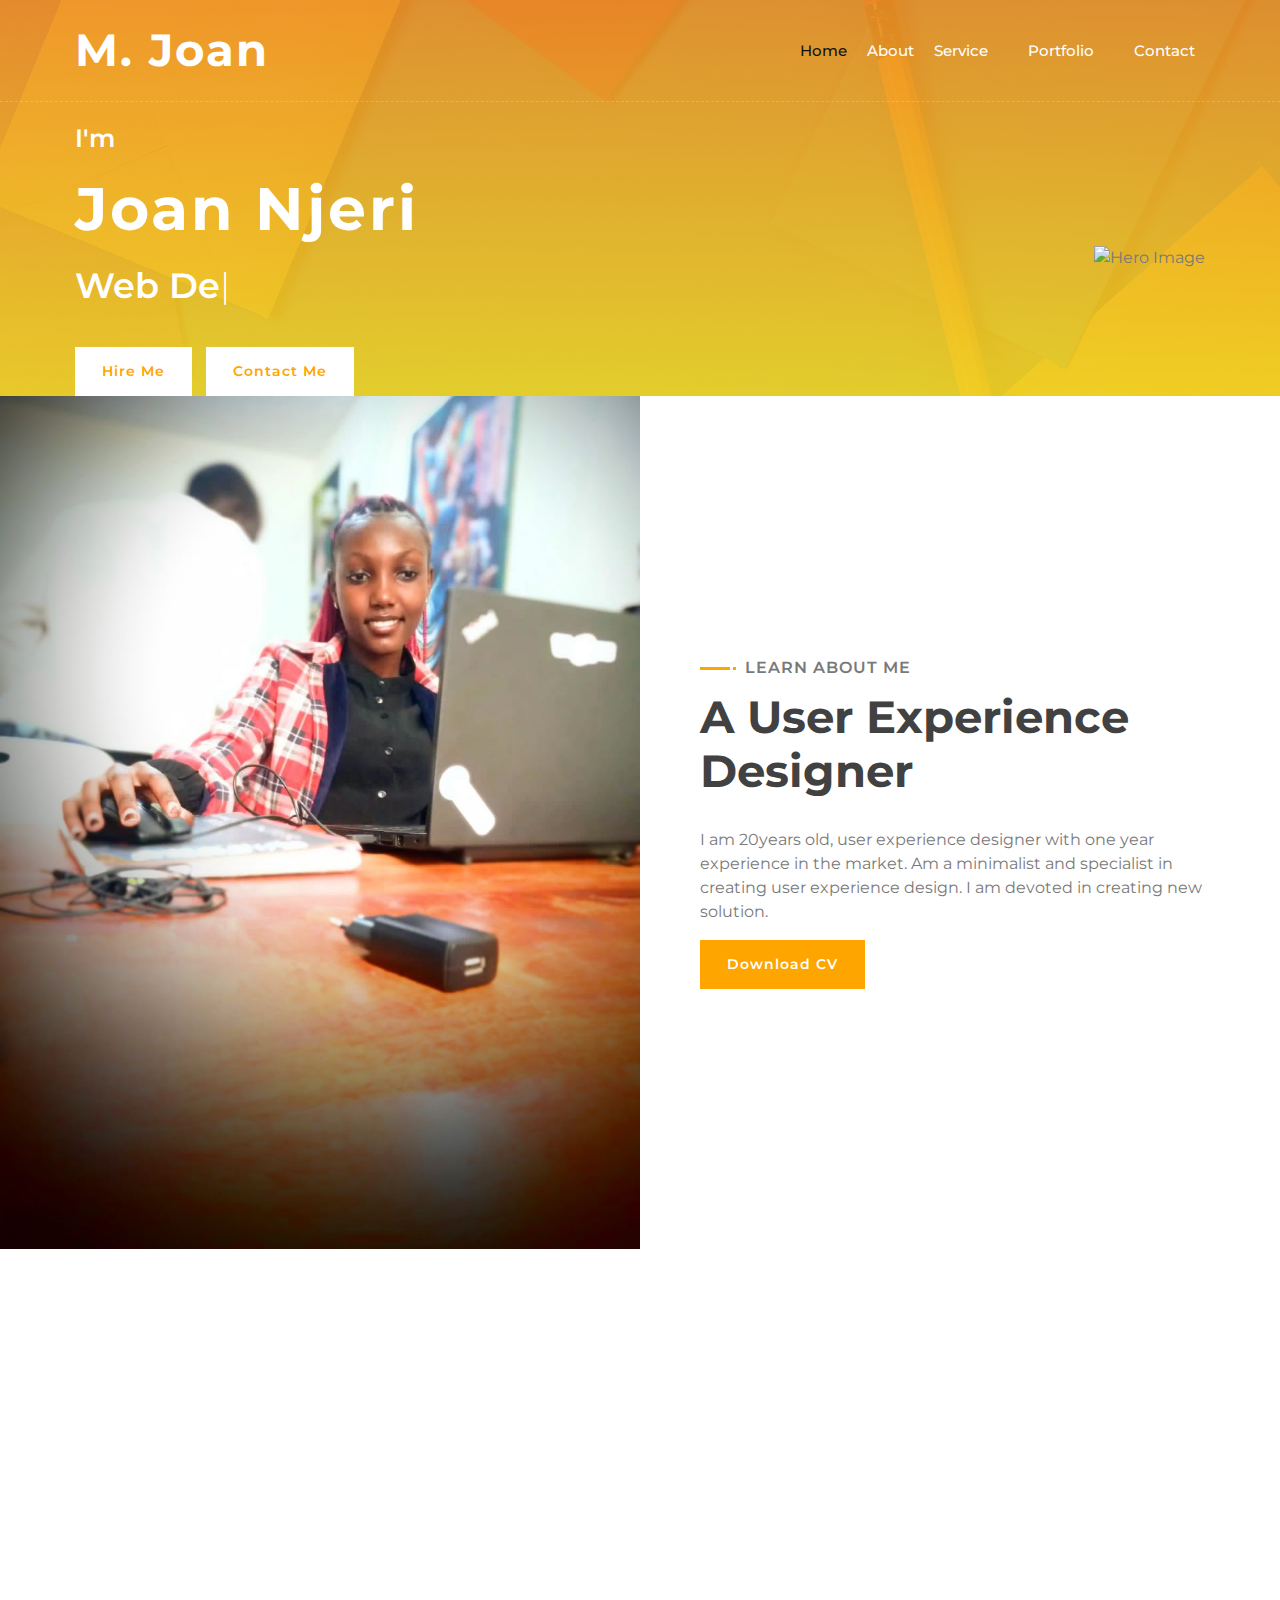
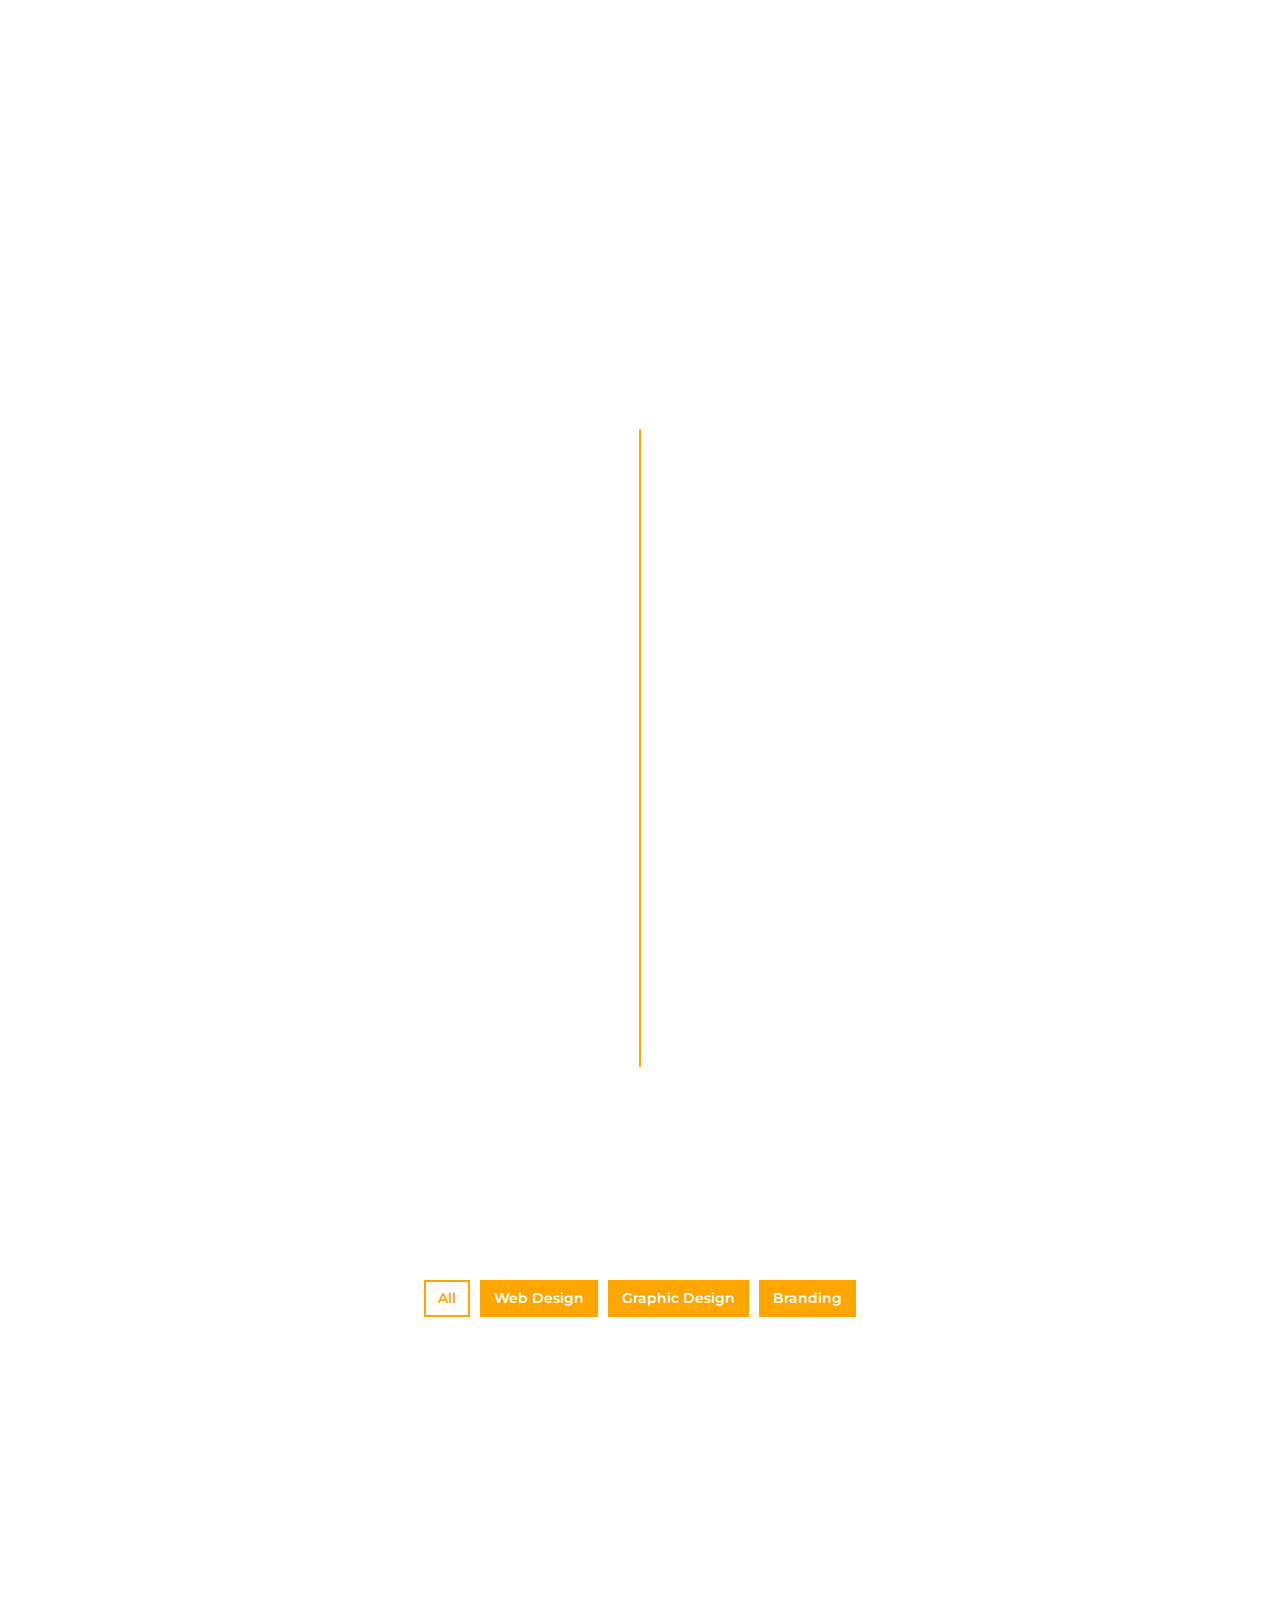
==== commit fbd3ac22: "ok" ====
--- a/index.html
+++ b/index.html
@@ -52,9 +52,9 @@
             <a href="#home" class="nav-item nav-link active">Home</a>
             <a href="#about" class="nav-item nav-link">About</a>
             <a href="#service" class="nav-item nav-link">Service</a>
-            <a href="#experience" class="nav-item nav-link">Experience</a>
+            <a href="#experience" class="nav-item nav-link"></a>
             <a href="#portfolio" class="nav-item nav-link">Portfolio</a>
-            <a href="#review" class="nav-item nav-link">Review</a>
+            <a href="#review" class="nav-item nav-link"></a>
             <a href="#contact" class="nav-item nav-link">Contact</a>
           </div>
         </div>
@@ -287,13 +287,13 @@
           >
             <div class="portfolio-wrap">
               <div class="portfolio-img">
-                <img src="/img/burger land website.png" alt="Image" />
+                <img src="/img/joan pics/foodie website home page.png" alt="Image" />
               </div>
               <div class="portfolio-text">
-                <h3>eCommerce Website</h3>
+                <h3>Web Design</h3>
                 <a
                   class="btn"
-                  href="/img/burger land website.png"
+                  href="/img/joan pics/foodie website .png"
                   data-lightbox="portfolio"
                   >+</a
                 >
@@ -309,7 +309,7 @@
                 <img src="/img/black woman heritage-01.jpg" alt="Image" />
               </div>
               <div class="portfolio-text">
-                <h3>Posters</h3>
+                <h3>Graphic Design</h3>
                 <a
                   class="btn"
                   href="/img/black woman heritage-01.jpg"
@@ -344,13 +344,13 @@
           >
             <div class="portfolio-wrap">
               <div class="portfolio-img">
-                <img src="/img/foodie website home page.png" alt="Image" />
+                <img src="/img/joan pics/burger website mockup.png" alt="Image" />
               </div>
               <div class="portfolio-text">
                 <h3>web design</h3>
                 <a
                   class="btn"
-                  href="/img/WhatsApp Image 2023-06-04 at 11.49.42.jpg"
+                  href="/img/joan pics/burger land website.png"
                   data-lightbox="portfolio"
                   >+</a
                 >
@@ -363,13 +363,13 @@
           >
             <div class="portfolio-wrap">
               <div class="portfolio-img">
-                <img src="/img/Copy of MOCKUP FLYER - Copy.jpg" alt="Image" />
+                <img src="/img/joan pics/JN SQUID GAME - Copy.jpg" alt="Image" />
               </div>
               <div class="portfolio-text">
                 <h3>Graphic Design</h3>
                 <a
                   class="btn"
-                  href="/img/Copy of MOCKUP FLYER - Copy.jpg"
+                  href="/img/joan pics/JN SQUID GAME - Copy.jpg"
                   data-lightbox="portfolio"
                   >+</a
                 >
@@ -388,7 +388,7 @@
                 <h3>Branding</h3>
                 <a
                   class="btn"
-                  href="/img/black woman heritage-01.jpg"
+                  href="/img/joan pics/letterhead mockup11.png"
                   data-lightbox="portfolio"
                   >+</a
                 >
@@ -413,7 +413,14 @@
             </div>
             <div class="testimonial-text">
               <p>
-              Joan's multidisciplinary design skills are truly impressive. Her ability to seamlessly blend expertise in user experience, visual design, and front-end development makes them an invaluable asset. Her research-driven approach and meticulous wireframes demonstrate a deep understanding of user-centered design. Joan's visual designs align perfectly with brand identity, showcasing an exceptional eye for aesthetics. I highly recommend Joan for any multidisciplinary design projects.
+                Joan's multidisciplinary design skills are truly impressive. Her
+                ability to seamlessly blend expertise in user experience, visual
+                design, and front-end development makes them an invaluable
+                asset. Her research-driven approach and meticulous wireframes
+                demonstrate a deep understanding of user-centered design. Joan's
+                visual designs align perfectly with brand identity, showcasing
+                an exceptional eye for aesthetics. I highly recommend Joan for
+                any multidisciplinary design projects.
               </p>
               <h3>Tiffany Wambui</h3>
               <h4>Physiologist</h4>
@@ -425,7 +432,12 @@
             </div>
             <div class="testimonial-text">
               <p>
-                Working with Joan has been a delight. Her talent as a multidisciplinary designer shines through in Her work. Whether it's industrial design, graphic design, or interaction design, Joan consistently delivers exceptional results. Her attention to detail and ability to combine various disciplines make them a valuable asset to any design team.
+                Working with Joan has been a delight. Her talent as a
+                multidisciplinary designer shines through in Her work. Whether
+                it's industrial design, graphic design, or interaction design,
+                Joan consistently delivers exceptional results. Her attention to
+                detail and ability to combine various disciplines make them a
+                valuable asset to any design team.
               </p>
               <h3>Lynet Njeri</h3>
               <h4>Acturee</h4>
@@ -437,7 +449,11 @@
             </div>
             <div class="testimonial-text">
               <p>
-              Joan's multidisciplinary design approach is truly impressive. Her expertise in graphic design adds a layer of detail and refinement to her portfolio. I highly recommend Joan for any design project that requires a diverse skill set and a fresh perspective.
+                Joan's multidisciplinary design approach is truly impressive.
+                Her expertise in graphic design adds a layer of detail and
+                refinement to her portfolio. I highly recommend Joan for any
+                design project that requires a diverse skill set and a fresh
+                perspective.
               </p>
               <h3>Ashivaka John</h3>
               <h4>Developer</h4>
--- a/css/style.css
+++ b/css/style.css
@@ -1237,3 +1237,9 @@
     padding: 0 5px;
   }
 }
+
+.gallery{
+  display: grid;
+  grid-template-columns: 1fr 1fr 1fr;
+  gap: 21px;
+}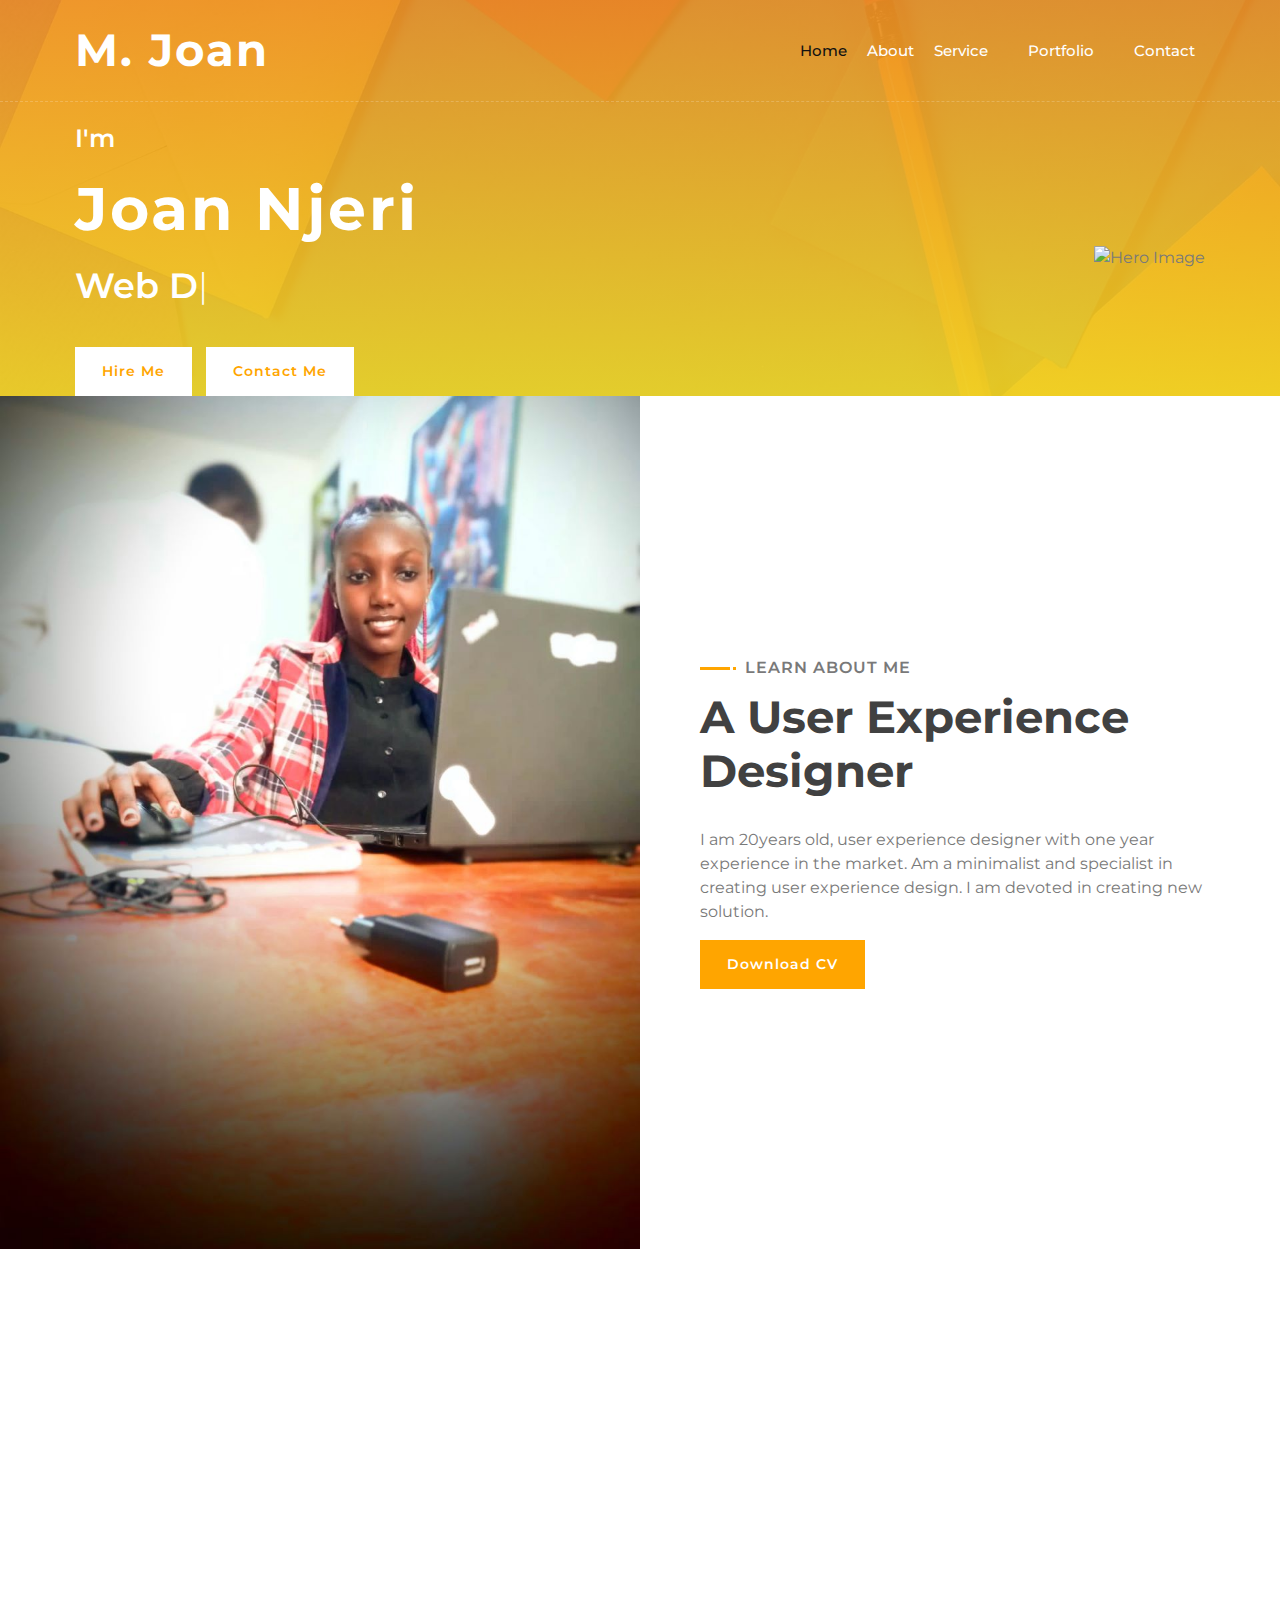
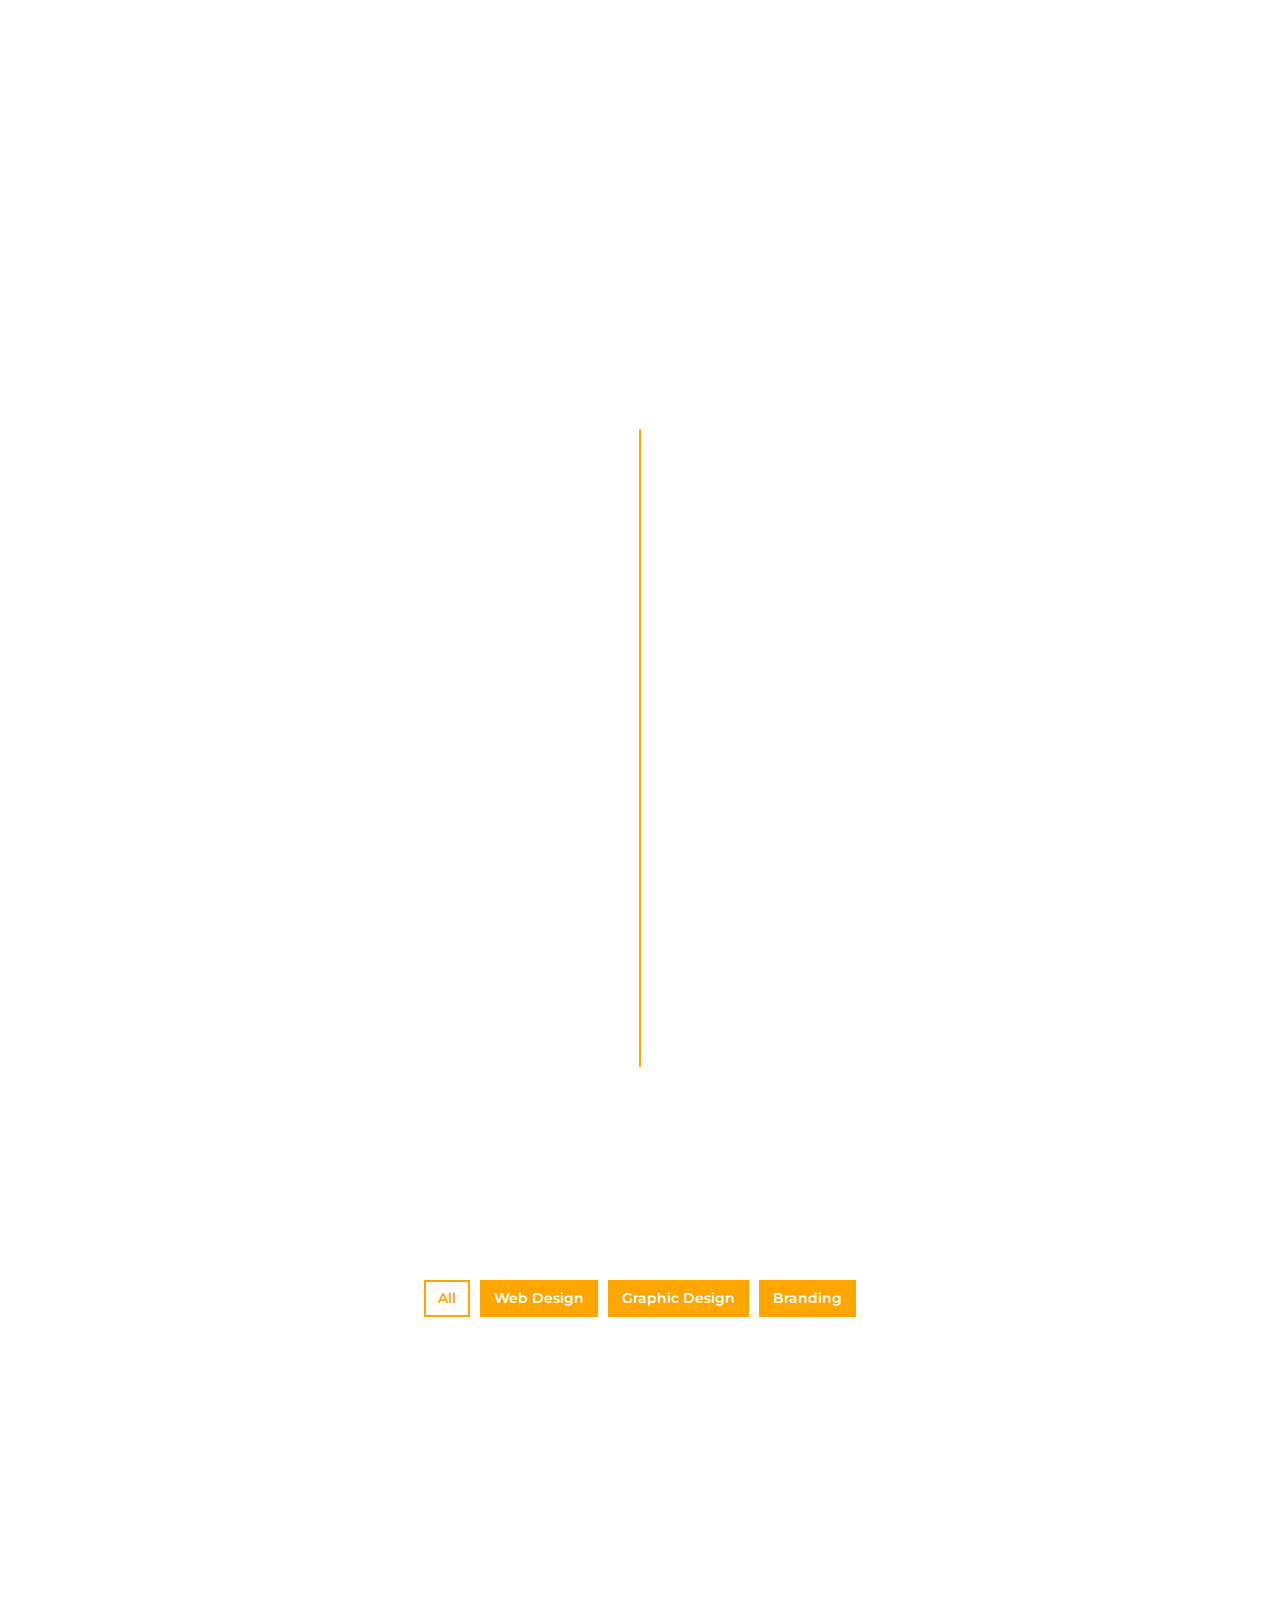
==== commit f287e4a8: "ok" ====
--- a/index.html
+++ b/index.html
@@ -298,6 +298,7 @@
                   >+</a
                 >
               </div>
+               <a href="/branding.html">see more</a>
             </div>
           </div>
           <div
--- a/css/style.css
+++ b/css/style.css
@@ -1242,4 +1242,6 @@
   display: grid;
   grid-template-columns: 1fr 1fr 1fr;
   gap: 21px;
+  margin-top: 10px;
+  margin-left: 100px;
 }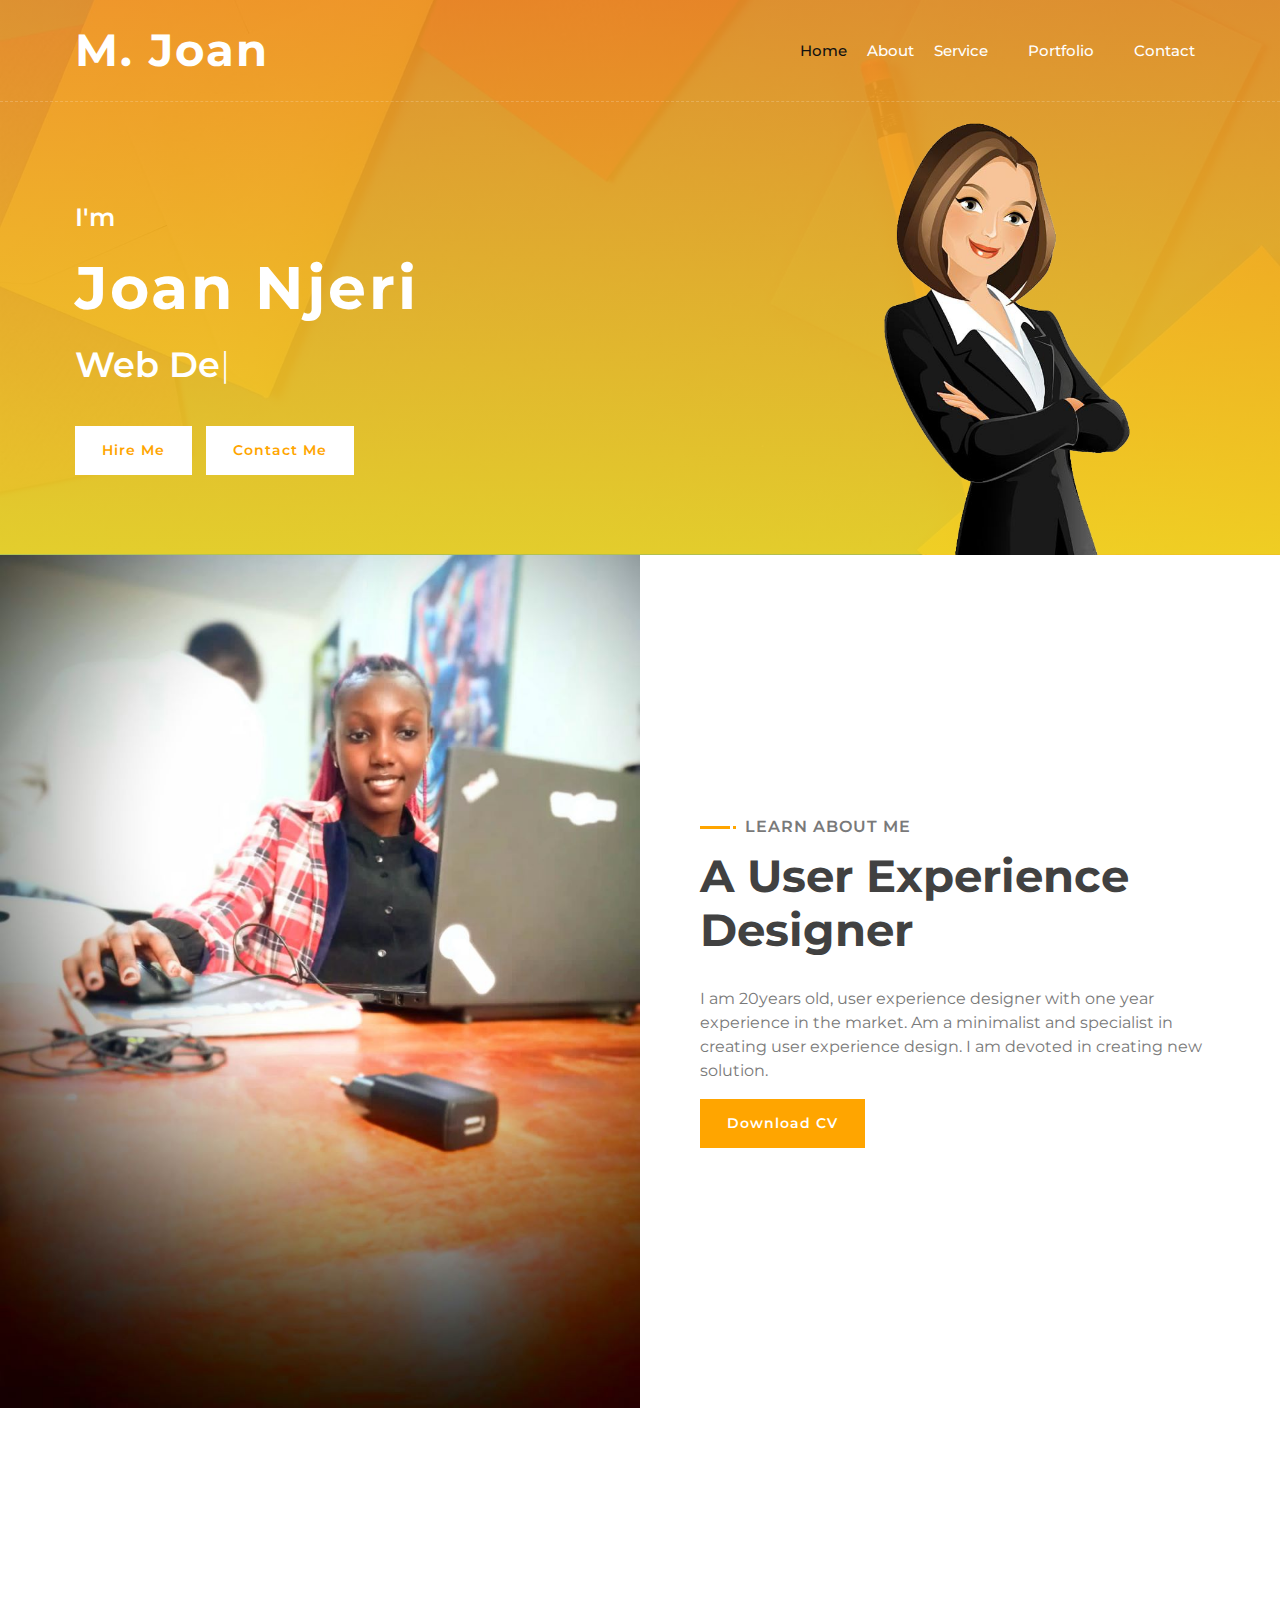
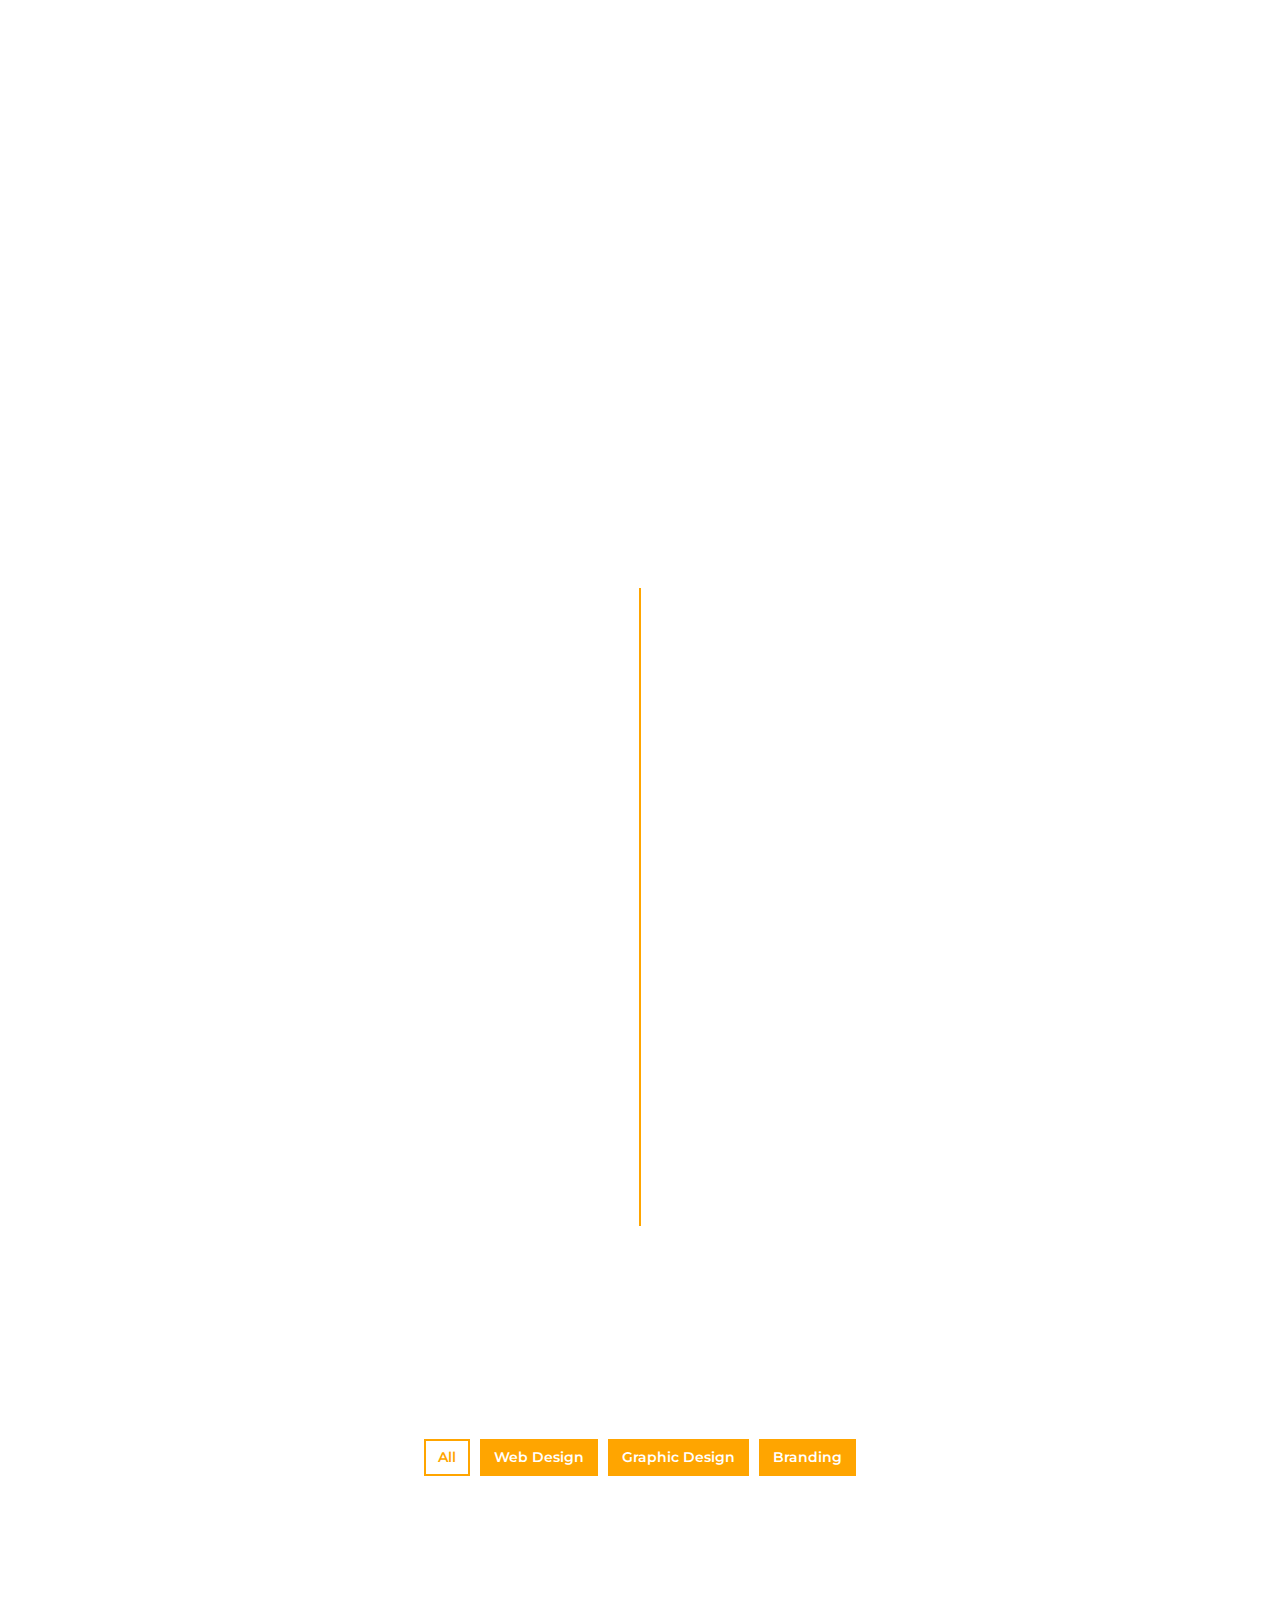
==== commit d5b83b0c: "ok" ====
--- a/index.html
+++ b/index.html
@@ -84,10 +84,7 @@
           </div>
           <div class="col-sm-12 col-md-6 d-none d-md-block">
             <div class="hero-image">
-              <img
-                src="https://www.pngarts.com/files/4/Thinking-Woman-PNG-Photo.png"
-                alt="Hero Image"
-              />
+              <img src="/img/joan pics/animation design.png" alt="Hero Image" />
             </div>
           </div>
         </div>
@@ -287,7 +284,10 @@
           >
             <div class="portfolio-wrap">
               <div class="portfolio-img">
-                <img src="/img/joan pics/foodie website home page.png" alt="Image" />
+                <img
+                  src="/img/joan pics/foodie website home page.png"
+                  alt="Image"
+                />
               </div>
               <div class="portfolio-text">
                 <h3>Web Design</h3>
@@ -298,7 +298,7 @@
                   >+</a
                 >
               </div>
-               <a href="/branding.html">see more</a>
+              <a href="/branding.html">see more</a>
             </div>
           </div>
           <div
@@ -345,7 +345,10 @@
           >
             <div class="portfolio-wrap">
               <div class="portfolio-img">
-                <img src="/img/joan pics/burger website mockup.png" alt="Image" />
+                <img
+                  src="/img/joan pics/burger website mockup.png"
+                  alt="Image"
+                />
               </div>
               <div class="portfolio-text">
                 <h3>web design</h3>
@@ -364,7 +367,10 @@
           >
             <div class="portfolio-wrap">
               <div class="portfolio-img">
-                <img src="/img/joan pics/JN SQUID GAME - Copy.jpg" alt="Image" />
+                <img
+                  src="/img/joan pics/JN SQUID GAME - Copy.jpg"
+                  alt="Image"
+                />
               </div>
               <div class="portfolio-text">
                 <h3>Graphic Design</h3>
--- a/css/style.css
+++ b/css/style.css
@@ -1038,7 +1038,7 @@
 }
 
 .contact .container-fluid {
-  background: url(../img/WhatsApp\ Image\ 2023-06-04\ at\ 11.49.46.jpg) left center no-repeat;
+  background: url(../img/animi3.png) left center no-repeat;
   background-size: contain;
 }
 
@@ -1238,10 +1238,10 @@
   }
 }
 
-.gallery{
+.gallery {
   display: grid;
   grid-template-columns: 1fr 1fr 1fr;
   gap: 21px;
   margin-top: 10px;
   margin-left: 100px;
-}+}
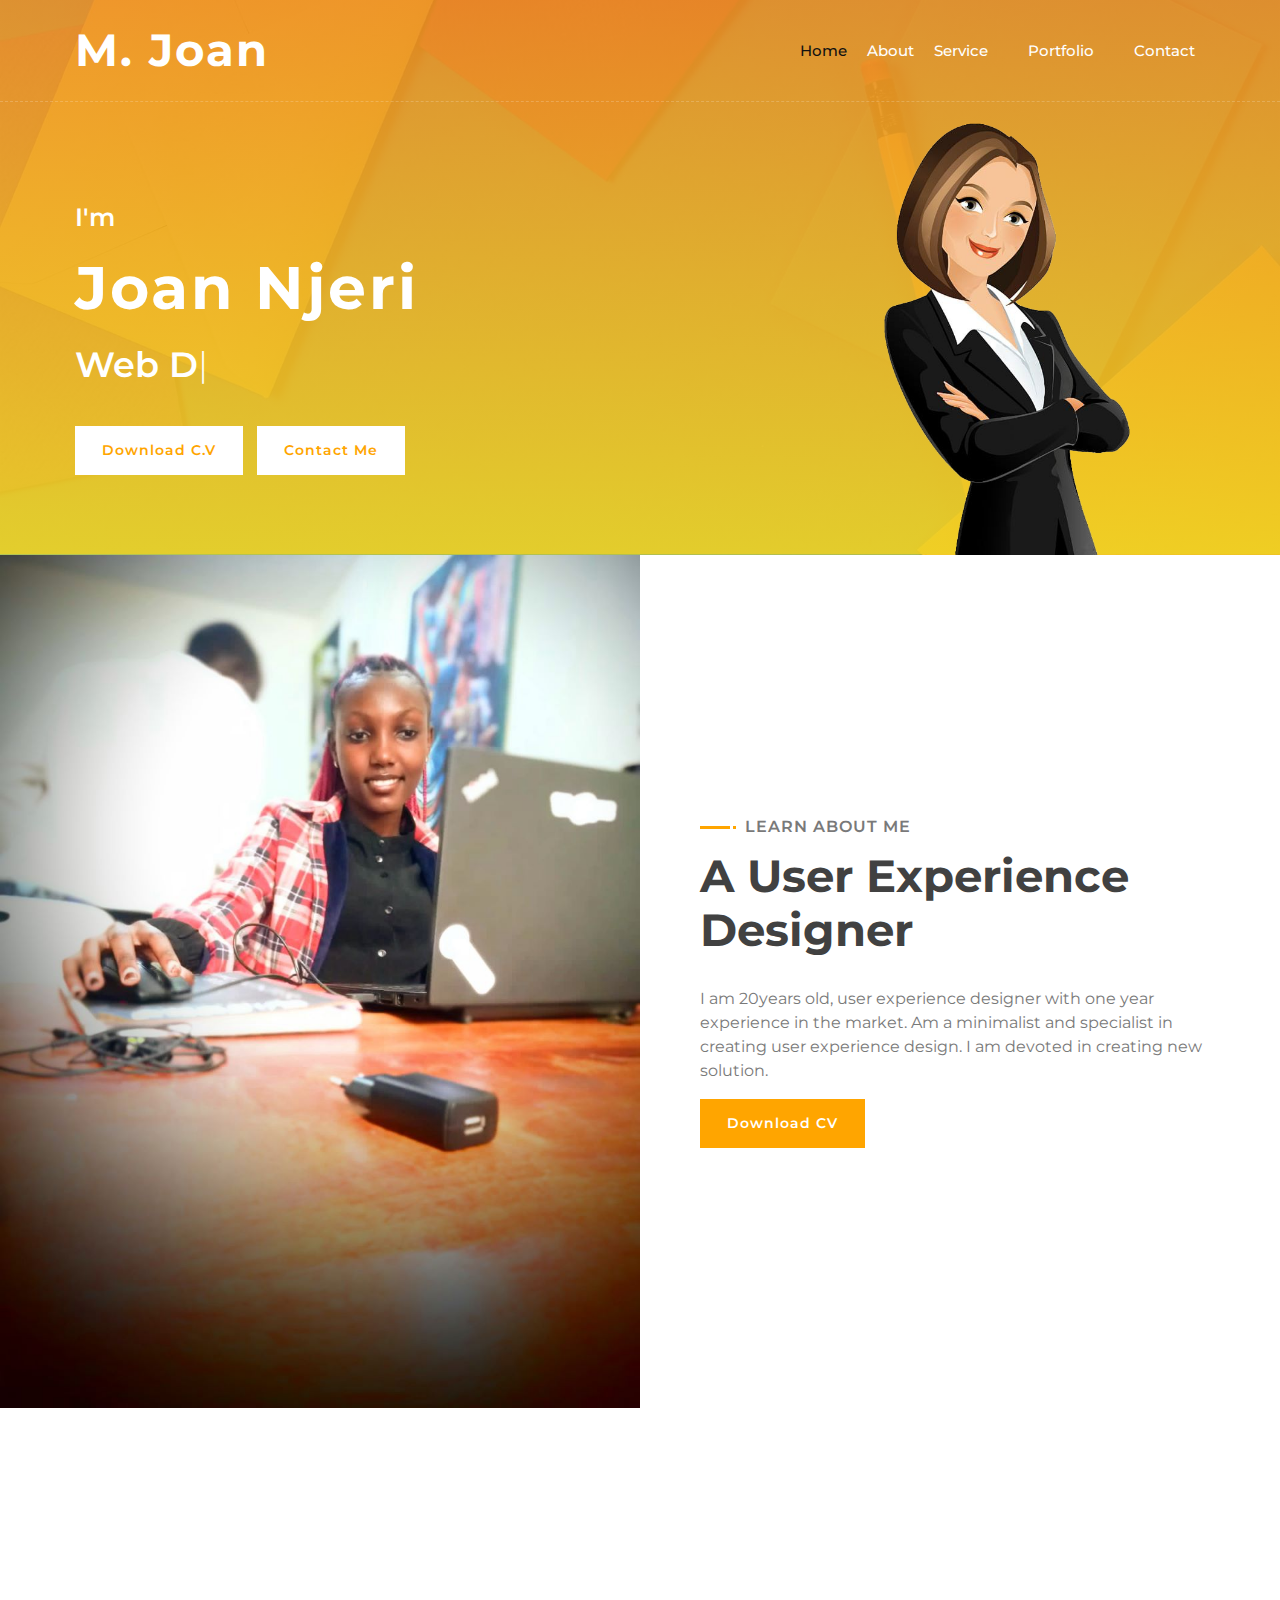
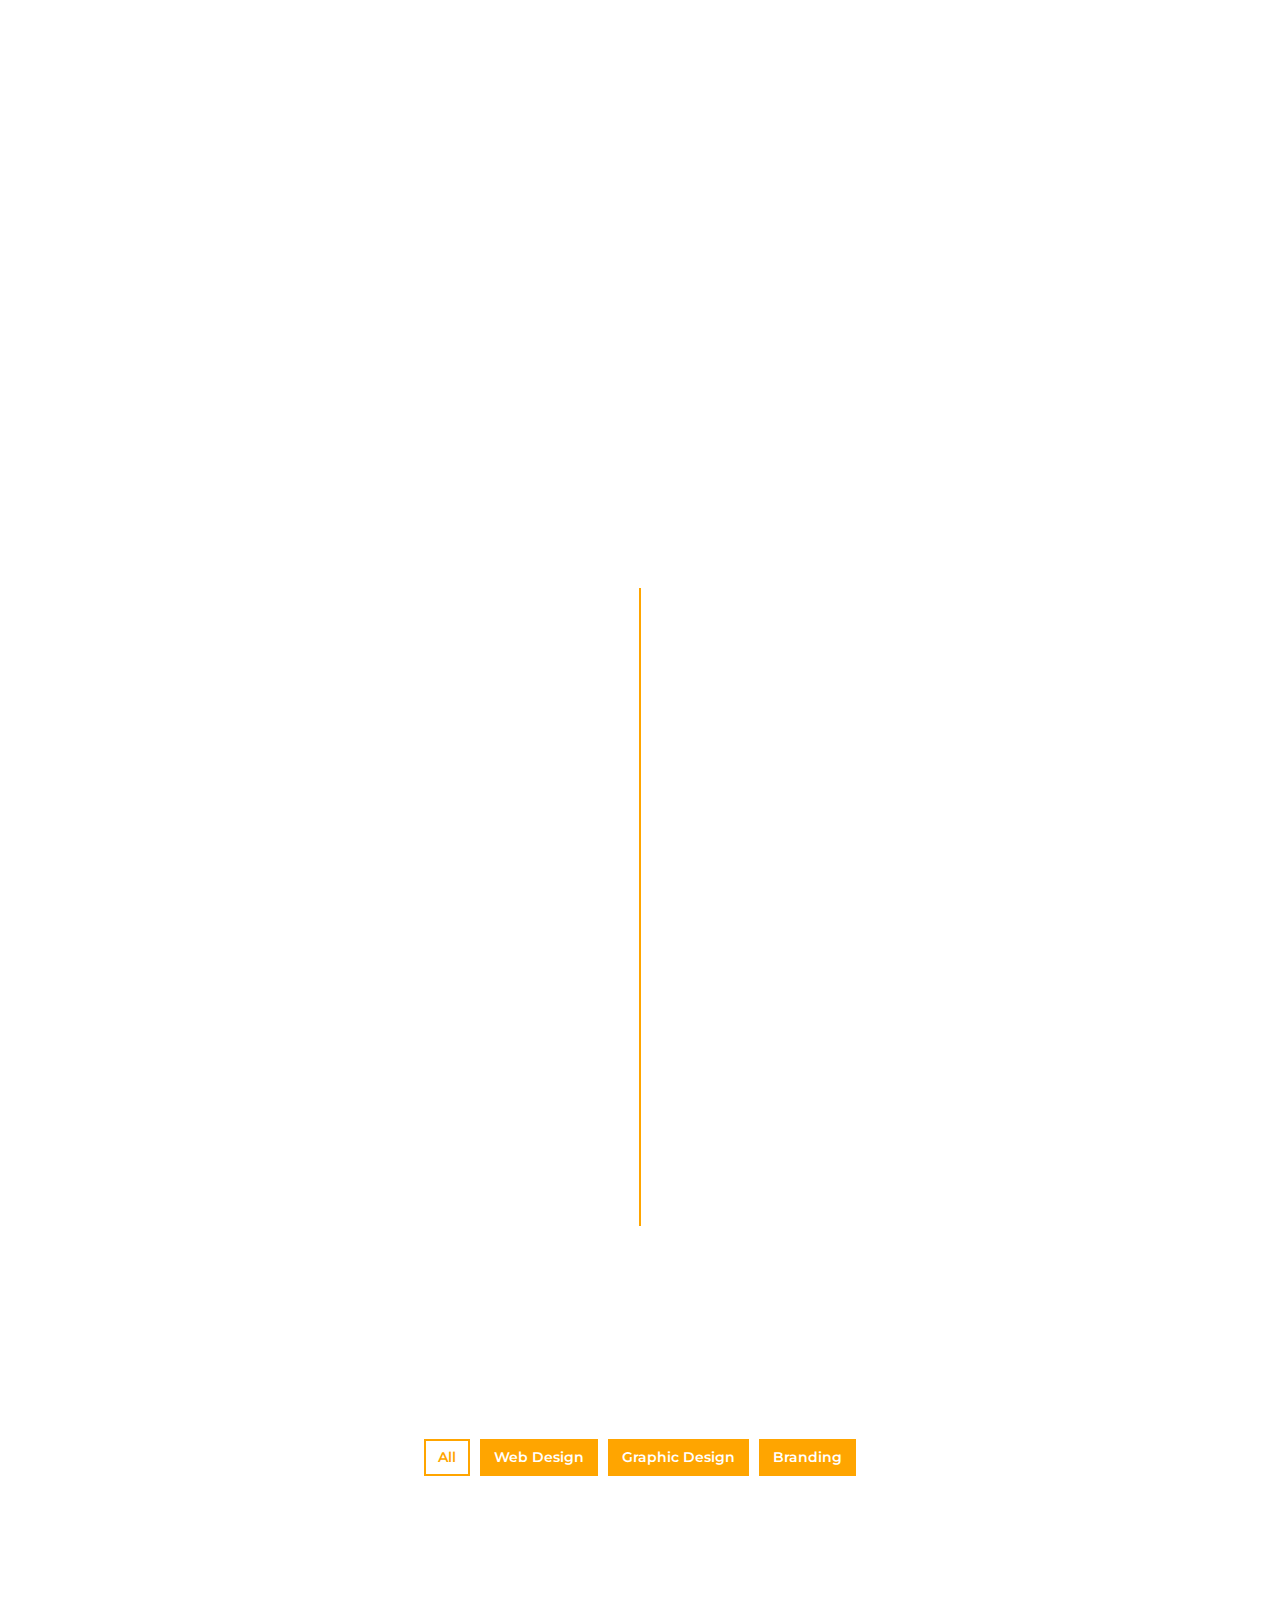
==== commit a09d77ec: "ok" ====
--- a/index.html
+++ b/index.html
@@ -77,8 +77,8 @@
                 </div>
               </div>
               <div class="hero-btn">
-                <a class="btn" href="">Hire Me</a>
-                <a class="btn" href="">Contact Me</a>
+                <a class="btn" href="">Download C.V</a>
+                <a class="btn" href="#contact">Contact Me</a>
               </div>
             </div>
           </div>
@@ -472,7 +472,8 @@
     <!-- Testimonial End -->
 
     <!-- Contact Start -->
-    <div class="contact wow fadeInUp" data-wow-delay="0.1s" id="contact">
+   <section id="contact">
+ <div class="contact wow fadeInUp" data-wow-delay="0.1s" id="contact">
       <div class="container-fluid">
         <div class="container">
           <div class="row align-items-center">
@@ -540,6 +541,7 @@
         </div>
       </div>
     </div>
+   </section>
     <!-- Contact End -->
 
     <!-- Footer Start -->
